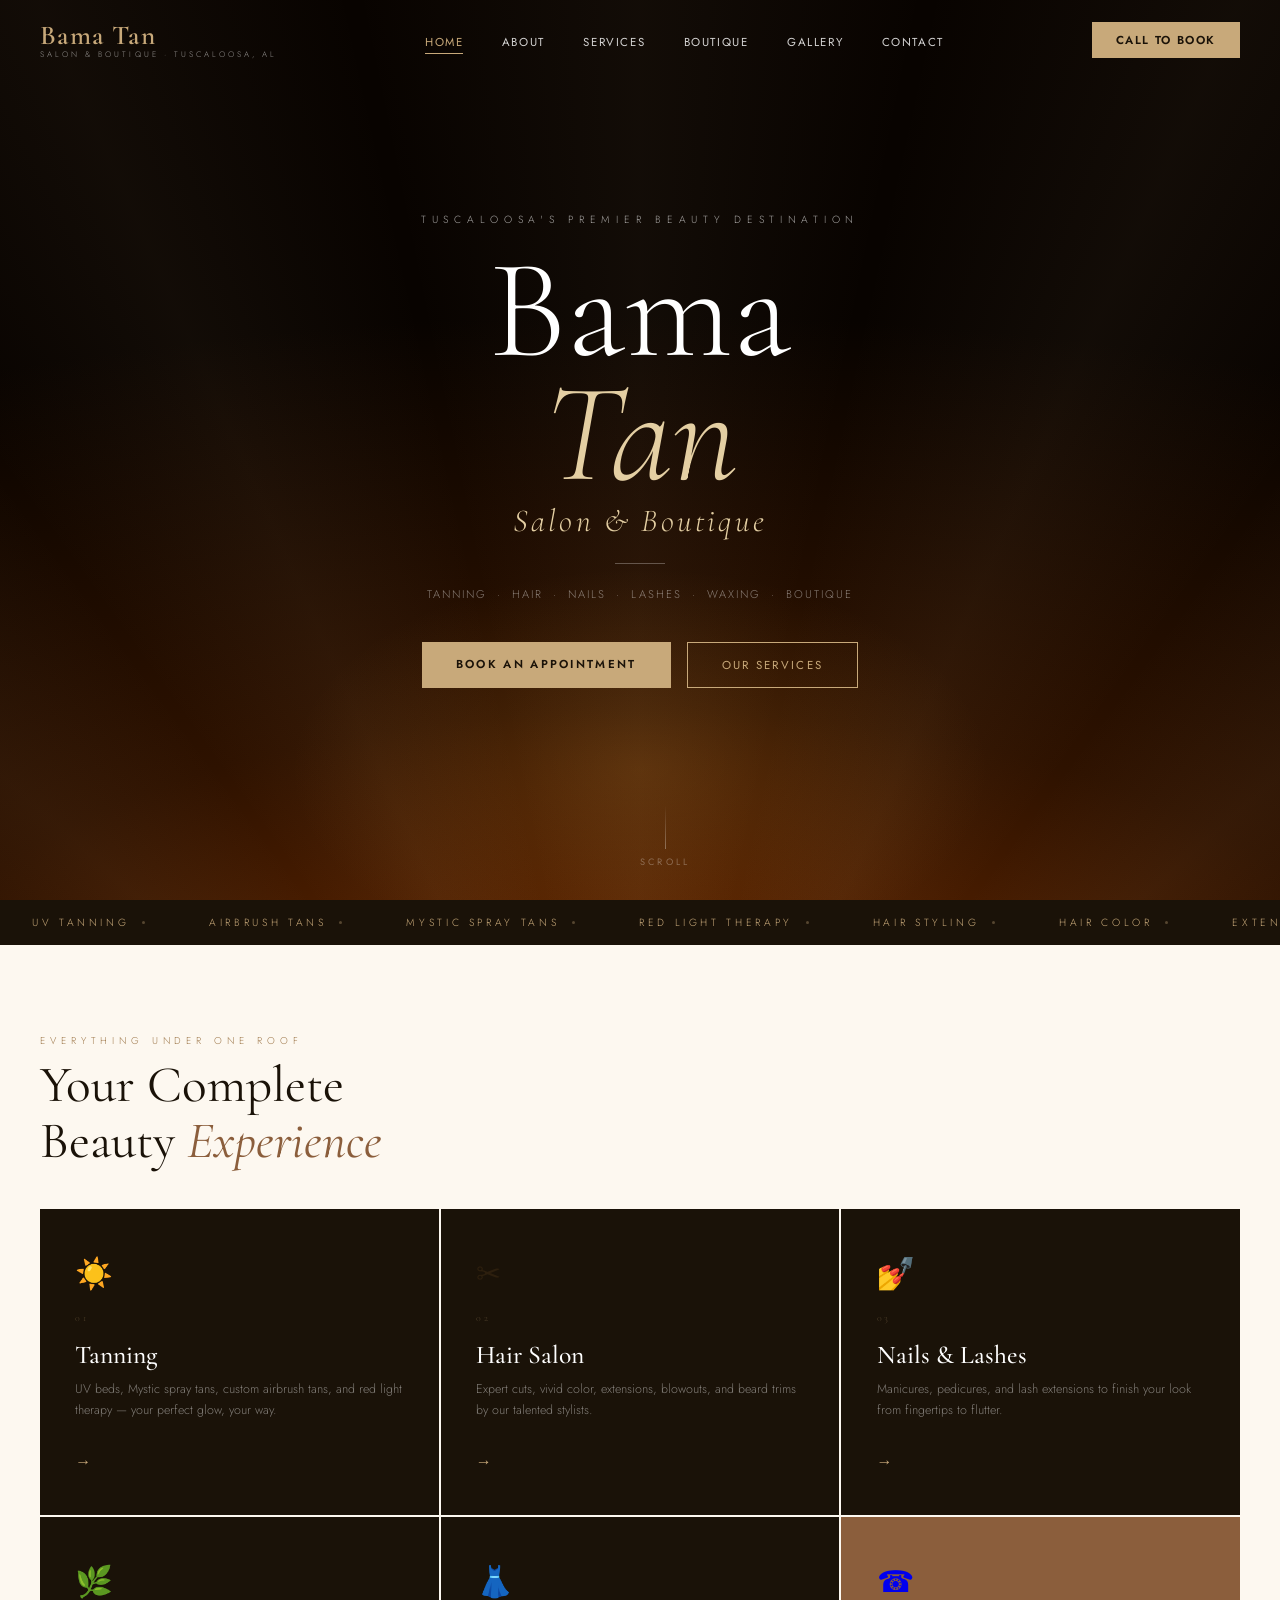
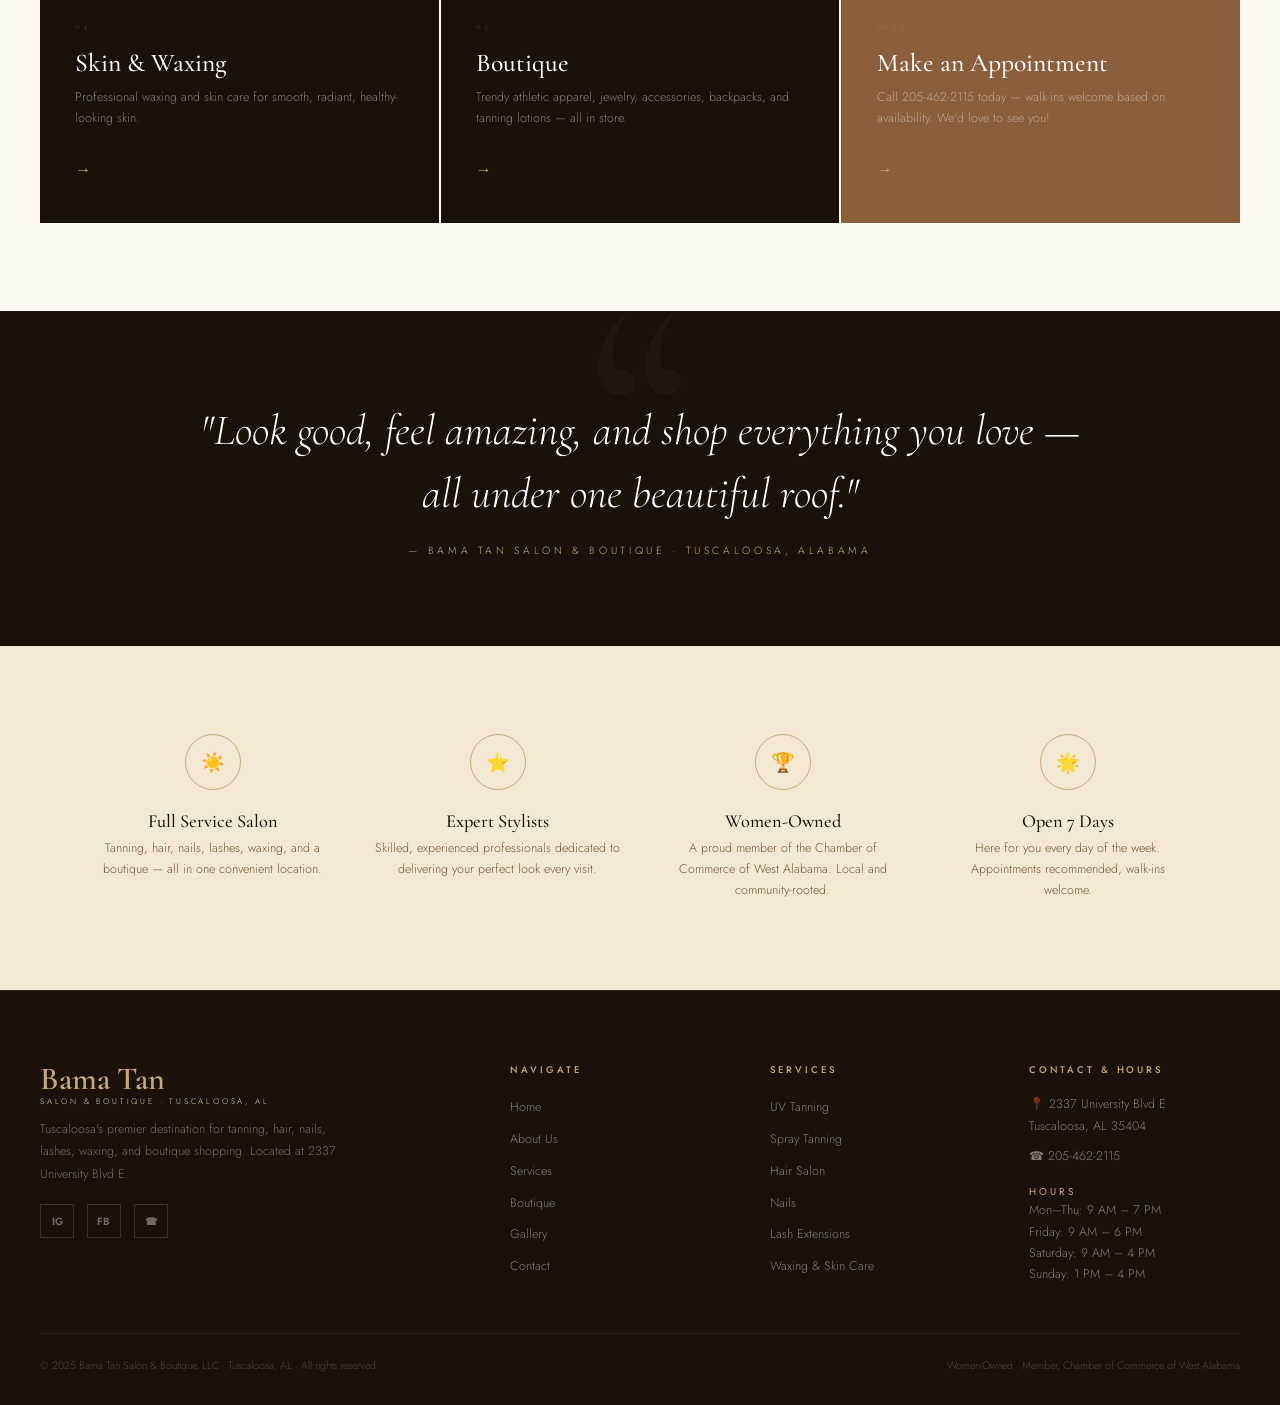
==== index.html @ 6cb53df9 "Add files via upload" ====
<!DOCTYPE html>
<html lang="en">
<head>
<meta charset="UTF-8">
<meta name="viewport" content="width=device-width, initial-scale=1.0">
<meta name="description" content="Bama Tan Salon & Boutique — Tuscaloosa's premier destination for UV tanning, spray tanning, hair, nails, lashes, waxing, and boutique shopping. Located at 2337 University Blvd E.">
<title>Bama Tan Salon & Boutique | Tuscaloosa, AL</title>
<link rel="preconnect" href="https://fonts.googleapis.com">
<link rel="preconnect" href="https://fonts.gstatic.com" crossorigin>
<link href="https://fonts.googleapis.com/css2?family=Cormorant+Garamond:ital,wght@0,300;0,400;0,500;0,600;1,300;1,400;1,500&family=Jost:wght@200;300;400;500;600&display=swap" rel="stylesheet">
<style>
:root{--gold:#C8A97A;--gold-dk:#A07B4F;--gold-lt:#E4CFA3;--bronze:#8B5E3C;--cream:#FDF8F0;--cream-dk:#F2E8D4;--dark:#1A1208;--text:#2D1F0E;--text-lt:#7A5A3A;--nh:80px;}
*,*::before,*::after{margin:0;padding:0;box-sizing:border-box;}
html{scroll-behavior:smooth;}
body{font-family:'Jost',sans-serif;background:var(--cream);color:var(--text);overflow-x:hidden;}

/* NAV */
#navbar{position:fixed;top:0;left:0;right:0;z-index:1000;height:var(--nh);padding:0 2.5rem;display:flex;align-items:center;justify-content:space-between;transition:background .35s,box-shadow .35s;background:transparent;}
#navbar.scrolled{background:rgba(26,18,8,.97);backdrop-filter:blur(12px);box-shadow:0 2px 28px rgba(0,0,0,.4);}
.logo{cursor:pointer;text-decoration:none;line-height:1;}
.logo-n{font-family:'Cormorant Garamond',serif;font-size:1.7rem;font-weight:600;color:var(--gold);letter-spacing:.05em;}
.logo-s{font-size:.5rem;font-weight:300;letter-spacing:.38em;text-transform:uppercase;color:var(--gold-lt);display:block;}
.nav-ul{display:flex;gap:2.4rem;list-style:none;}
.nav-ul a{font-size:.72rem;font-weight:400;letter-spacing:.14em;text-transform:uppercase;color:rgba(255,255,255,.82);text-decoration:none;cursor:pointer;transition:color .2s;position:relative;padding-bottom:4px;}
.nav-ul a::after{content:'';position:absolute;bottom:0;left:0;width:0;height:1px;background:var(--gold);transition:width .3s;}
.nav-ul a:hover,.nav-ul a.act{color:var(--gold);}
.nav-ul a:hover::after,.nav-ul a.act::after{width:100%;}
.nav-cta{font-size:.72rem;font-weight:600;letter-spacing:.14em;text-transform:uppercase;color:var(--dark);background:var(--gold);padding:10px 24px;text-decoration:none;transition:background .2s,transform .2s;}
.nav-cta:hover{background:var(--gold-lt);transform:translateY(-1px);}
.burger{display:none;flex-direction:column;gap:5px;cursor:pointer;padding:5px;}
.burger span{display:block;width:24px;height:2px;background:var(--gold);transition:all .3s;}
#mmenu{position:fixed;inset:0;background:var(--dark);z-index:998;display:flex;flex-direction:column;align-items:center;justify-content:center;gap:2.2rem;transform:translateX(100%);transition:transform .35s ease;}
#mmenu.open{transform:translateX(0);}
#mmenu a{font-family:'Cormorant Garamond',serif;font-size:2.3rem;font-weight:300;color:#fff;text-decoration:none;cursor:pointer;transition:color .2s;}
#mmenu a:hover{color:var(--gold);}
.mc{position:absolute;top:1.5rem;right:1.5rem;font-size:1.5rem;color:var(--gold);background:none;border:none;cursor:pointer;z-index:10;}

/* PAGE SYSTEM */
.page{display:none;}
.page.active{display:block;animation:pgIn .45s ease both;}
@keyframes pgIn{from{opacity:0;transform:translateY(14px);}to{opacity:1;transform:translateY(0);}}

/* BUTTONS */
.btn-g{display:inline-block;font-size:.72rem;font-weight:600;letter-spacing:.2em;text-transform:uppercase;color:var(--dark);background:var(--gold);padding:14px 34px;text-decoration:none;cursor:pointer;border:none;transition:background .25s,transform .25s;}
.btn-g:hover{background:var(--gold-lt);transform:translateY(-2px);}
.btn-o{display:inline-block;font-size:.72rem;font-weight:400;letter-spacing:.2em;text-transform:uppercase;color:var(--gold);background:transparent;border:1px solid var(--gold);padding:14px 34px;text-decoration:none;cursor:pointer;transition:background .25s,transform .25s;}
.btn-o:hover{background:rgba(200,169,122,.1);transform:translateY(-2px);}

/* SHARED */
.ey{font-size:.62rem;font-weight:300;letter-spacing:.5em;text-transform:uppercase;color:var(--gold-dk);margin-bottom:.65rem;}
.st{font-family:'Cormorant Garamond',serif;font-size:clamp(2rem,4vw,3.2rem);font-weight:400;line-height:1.08;color:var(--dark);margin-bottom:.9rem;}
.st em{font-style:italic;color:var(--bronze);}
.sb{font-size:.9rem;font-weight:300;line-height:1.85;color:var(--text-lt);max-width:600px;}
.ph{position:relative;display:flex;align-items:center;justify-content:center;text-align:center;overflow:hidden;}
.ph::before{content:'';position:absolute;inset:0;background:repeating-conic-gradient(from 0deg at 50% 100%,rgba(200,169,122,.04) 0deg,transparent 10deg,rgba(200,169,122,.04) 20deg);}
.ph-c{position:relative;z-index:1;padding:0 2rem;}
.ph-e{font-size:.62rem;font-weight:300;letter-spacing:.5em;text-transform:uppercase;color:var(--gold);margin-bottom:.9rem;}
.ph-t{font-family:'Cormorant Garamond',serif;font-size:clamp(2.5rem,6vw,5rem);font-weight:300;color:#fff;line-height:1;}
.ph-t em{font-style:italic;color:var(--gold);}
.nb{background:var(--dark);padding:1.3rem 1.8rem;border-left:3px solid var(--gold);margin-top:1.3rem;}
.nb p{font-size:.78rem;font-weight:300;line-height:1.7;color:rgba(255,255,255,.65);}
.nb strong{color:var(--gold);}
.sr{display:flex;gap:.8rem;flex-wrap:wrap;}
.sb2{display:flex;align-items:center;gap:.4rem;font-size:.7rem;font-weight:600;letter-spacing:.1em;text-transform:uppercase;color:var(--dark);background:var(--gold);padding:9px 20px;text-decoration:none;transition:background .2s;}
.sb2:hover{background:var(--gold-lt);}
.sb2o{background:transparent;color:var(--gold);border:1px solid var(--gold);}
.sb2o:hover{background:rgba(200,169,122,.1);}

/* HOME HERO */
.hero{height:100vh;min-height:680px;background:radial-gradient(ellipse 130% 80% at 50% 115%,#6B2A00 0%,#2E1200 45%,#080300 100%);display:flex;align-items:center;justify-content:center;text-align:center;position:relative;overflow:hidden;}
.h-rays{position:absolute;inset:-50%;background:repeating-conic-gradient(from 0deg at 50% 100%,rgba(200,169,122,.055) 0deg,transparent 12deg,rgba(200,169,122,.055) 24deg);animation:rayspin 80s linear infinite;}
@keyframes rayspin{to{transform:rotate(360deg);}}
.h-glow{position:absolute;bottom:-8%;left:50%;transform:translateX(-50%);width:55%;height:45%;background:radial-gradient(ellipse at center,rgba(200,130,40,.22) 0%,transparent 70%);pointer-events:none;}
.h-c{position:relative;z-index:2;padding:0 1.5rem;}
.h-ey{font-size:.65rem;font-weight:300;letter-spacing:.55em;text-transform:uppercase;color:var(--gold);margin-bottom:1.4rem;animation:fu 1s .3s both;}
.h-t{font-family:'Cormorant Garamond',serif;font-size:clamp(4.5rem,11vw,9rem);font-weight:300;line-height:.88;color:#fff;margin-bottom:.25rem;animation:fu 1s .5s both;}
.h-t em{font-style:italic;color:var(--gold);}
.h-s{font-family:'Cormorant Garamond',serif;font-size:clamp(1.1rem,2.5vw,2rem);font-weight:300;font-style:italic;color:var(--gold-lt);letter-spacing:.1em;animation:fu 1s .65s both;}
.h-rule{width:50px;height:1px;background:var(--gold);margin:1.4rem auto;animation:fu 1s .75s both;}
.h-svcs{font-size:.7rem;font-weight:300;letter-spacing:.18em;text-transform:uppercase;color:rgba(255,255,255,.5);margin-bottom:2.5rem;animation:fu 1s .85s both;}
.h-btns{display:flex;gap:1rem;justify-content:center;flex-wrap:wrap;animation:fu 1s 1s both;}
@keyframes fu{from{opacity:0;transform:translateY(22px);}to{opacity:1;transform:translateY(0);}}
.h-scroll{position:absolute;bottom:2rem;left:50%;transform:translateX(-50%);display:flex;flex-direction:column;align-items:center;gap:6px;color:rgba(255,255,255,.3);font-size:.58rem;letter-spacing:.35em;text-transform:uppercase;animation:fu 1s 1.3s both;}
.h-scroll-ln{width:1px;height:44px;background:linear-gradient(to bottom,transparent,var(--gold));animation:pl 2.2s ease infinite;}
@keyframes pl{0%,100%{opacity:.3;}50%{opacity:1;}}

/* TICKER */
.ticker{background:var(--dark);padding:15px 0;overflow:hidden;}
.tk{display:flex;width:max-content;animation:tk 28s linear infinite;}
@keyframes tk{from{transform:translateX(0);}to{transform:translateX(-50%);}}
.ti{display:flex;align-items:center;gap:.8rem;flex-shrink:0;padding:0 2rem;font-size:.65rem;font-weight:300;letter-spacing:.35em;text-transform:uppercase;color:var(--gold);white-space:nowrap;}
.tdot{width:3px;height:3px;border-radius:50%;background:rgba(200,169,122,.35);}

/* HOME SERVICE CARDS */
.sg{display:grid;grid-template-columns:repeat(3,1fr);gap:2px;}
.sc{background:var(--dark);padding:2.6rem 2.2rem;position:relative;overflow:hidden;cursor:pointer;text-decoration:none;display:block;}
.sc::after{content:'';position:absolute;inset:0;background:var(--gold);transform:scaleX(0);transform-origin:left;transition:transform .4s ease;z-index:0;}
.sc:hover::after{transform:scaleX(1);}
.sc-i{position:relative;z-index:1;}
.sc-n{font-family:'Cormorant Garamond',serif;font-size:.62rem;font-weight:300;letter-spacing:.3em;color:rgba(200,169,122,.3);margin-bottom:.9rem;transition:color .3s;}
.sc-ico{font-size:1.9rem;margin-bottom:1.1rem;display:block;transition:transform .3s;}
.sc:hover .sc-ico{transform:scale(1.08);}
.sc:hover .sc-n{color:rgba(26,18,8,.38);}
.sc-title{font-family:'Cormorant Garamond',serif;font-size:1.6rem;font-weight:500;color:#fff;margin-bottom:.6rem;transition:color .3s;}
.sc:hover .sc-title{color:var(--dark);}
.sc-desc{font-size:.78rem;font-weight:300;line-height:1.7;color:rgba(255,255,255,.45);transition:color .3s;}
.sc:hover .sc-desc{color:rgba(26,18,8,.6);}
.sc-arr{display:block;margin-top:1.8rem;font-size:1rem;color:var(--gold);transition:color .3s,transform .3s;}
.sc:hover .sc-arr{color:var(--dark);transform:translate(5px,-3px);}

/* QUOTE */
.qband{background:var(--dark);padding:5.5rem 2rem;text-align:center;position:relative;overflow:hidden;}
.qband::before{content:'\201C';position:absolute;top:-3.5rem;left:50%;transform:translateX(-50%);font-family:'Cormorant Garamond',serif;font-size:20rem;color:rgba(200,169,122,.04);pointer-events:none;line-height:1;}
.qt{font-family:'Cormorant Garamond',serif;font-size:clamp(1.5rem,3.5vw,2.7rem);font-weight:300;font-style:italic;color:#fff;max-width:880px;margin:0 auto 1.2rem;line-height:1.45;position:relative;}
.qa{font-size:.65rem;font-weight:300;letter-spacing:.35em;text-transform:uppercase;color:var(--gold);}

/* FEATURES */
.feats{background:var(--cream-dk);padding:5.5rem 2rem;}
.fgrid{max-width:1100px;margin:0 auto;display:grid;grid-template-columns:repeat(4,1fr);gap:2.5rem;}
.fi{text-align:center;}
.fi-ico{width:56px;height:56px;border:1px solid var(--gold);border-radius:50%;margin:0 auto 1.2rem;display:flex;align-items:center;justify-content:center;font-size:1.2rem;}
.fi-t{font-family:'Cormorant Garamond',serif;font-size:1.15rem;font-weight:500;color:var(--dark);margin-bottom:.4rem;}
.fi-d{font-size:.78rem;font-weight:300;line-height:1.7;color:var(--text-lt);}

/* ABOUT */
.aph{background:linear-gradient(135deg,#0E0500 0%,#3D1F00 50%,#180900 100%);height:50vh;min-height:340px;padding-top:var(--nh);}
.ssplit{display:grid;grid-template-columns:1fr 1fr;min-height:480px;}
.simg{background:linear-gradient(150deg,#3D1F00,#8B5E3C 50%,#C8A97A);position:relative;}
.simg-ov{position:absolute;inset:0;background:linear-gradient(to top,rgba(10,5,0,.72) 0%,transparent 50%);}
.sstat{position:absolute;bottom:2rem;left:2.5rem;}
.sstat-n{font-family:'Cormorant Garamond',serif;font-size:5rem;font-weight:300;color:#fff;line-height:1;}
.sstat-l{font-size:.62rem;font-weight:300;letter-spacing:.3em;text-transform:uppercase;color:var(--gold-lt);}
.stxt{padding:4.5rem 3.5rem;background:var(--cream);}
.stxt p{font-size:.9rem;font-weight:300;line-height:1.9;color:var(--text-lt);margin-bottom:1.3rem;}
.stxt p strong{color:var(--bronze);font-weight:500;}
.vband{background:var(--dark);padding:5.5rem 2rem;}
.vin{max-width:1100px;margin:0 auto;display:grid;grid-template-columns:1fr 1.8fr;gap:5rem;align-items:start;}
.vlist{display:flex;flex-direction:column;gap:2.2rem;}
.vit{border-left:1px solid var(--gold-dk);padding-left:1.5rem;}
.vit-t{font-family:'Cormorant Garamond',serif;font-size:1.25rem;font-weight:500;color:var(--gold-lt);margin-bottom:.35rem;}
.vit-d{font-size:.8rem;font-weight:300;line-height:1.75;color:rgba(255,255,255,.45);}
.team-sec{padding:5.5rem 2rem;background:var(--cream-dk);}
.tgrid{max-width:860px;margin:3rem auto 0;display:grid;grid-template-columns:repeat(3,1fr);gap:2.2rem;}
.tc{text-align:center;}
.tav{width:130px;height:130px;border-radius:50%;background:linear-gradient(135deg,var(--bronze),var(--gold));margin:0 auto 1rem;display:flex;align-items:center;justify-content:center;font-family:'Cormorant Garamond',serif;font-size:2.2rem;color:#fff;font-weight:400;}
.tname{font-family:'Cormorant Garamond',serif;font-size:1.25rem;font-weight:500;color:var(--dark);margin-bottom:.25rem;}
.trole{font-size:.65rem;font-weight:300;letter-spacing:.2em;text-transform:uppercase;color:var(--gold-dk);}

/* SERVICES */
.sph{background:linear-gradient(135deg,#0C0400 0%,#3A1C00 45%,#180900 100%);height:50vh;min-height:340px;padding-top:var(--nh);}
.svpg{padding:5rem 2rem;}
.svpg-in{max-width:1080px;margin:0 auto;}
.scat{margin-bottom:4.5rem;}
.scat-h{display:flex;align-items:center;gap:1.5rem;padding-bottom:1.3rem;border-bottom:1px solid var(--cream-dk);margin-bottom:2rem;}
.scat-ico{width:50px;height:50px;background:var(--dark);border-radius:50%;display:flex;align-items:center;justify-content:center;font-size:1.25rem;flex-shrink:0;}
.scat-n{font-family:'Cormorant Garamond',serif;font-size:1.9rem;font-weight:400;color:var(--dark);}
.scat-s{font-size:.75rem;font-weight:300;color:var(--text-lt);letter-spacing:.05em;}
.slist{display:grid;grid-template-columns:repeat(2,1fr);gap:1px;background:var(--cream-dk);}
.srow{background:var(--cream);padding:1.3rem 1.8rem;display:flex;justify-content:space-between;align-items:flex-start;gap:1rem;transition:background .2s;}
.srow:hover{background:rgba(200,169,122,.07);}
.srow-n{font-family:'Cormorant Garamond',serif;font-size:1.05rem;font-weight:500;color:var(--dark);margin-bottom:.2rem;}
.srow-d{font-size:.73rem;font-weight:300;color:var(--text-lt);line-height:1.5;}
.srow-p{font-family:'Cormorant Garamond',serif;font-size:.95rem;color:var(--bronze);white-space:nowrap;flex-shrink:0;margin-top:.15rem;}

/* BOUTIQUE */
.bph{background:linear-gradient(135deg,#120700 0%,#4A2000 50%,#160800 100%);height:50vh;min-height:340px;padding-top:var(--nh);}
.pgrid{max-width:1200px;margin:4rem auto 0;display:grid;grid-template-columns:repeat(3,1fr);gap:1.5rem;padding:0 2rem;}
.pc{background:#fff;border:1px solid var(--cream-dk);overflow:hidden;transition:transform .3s,box-shadow .3s;}
.pc:hover{transform:translateY(-5px);box-shadow:0 20px 50px rgba(26,18,8,.1);}
.pimg{height:190px;display:flex;align-items:center;justify-content:center;position:relative;}
.pimg-i{font-size:2.8rem;opacity:.75;}
.pbadge{position:absolute;top:.9rem;right:.9rem;background:var(--gold);color:var(--dark);font-size:.58rem;font-weight:600;letter-spacing:.08em;text-transform:uppercase;padding:3px 9px;}
.pinfo{padding:1.3rem 1.5rem;}
.pcat{font-size:.6rem;font-weight:300;letter-spacing:.3em;text-transform:uppercase;color:var(--gold-dk);margin-bottom:.3rem;}
.pname{font-family:'Cormorant Garamond',serif;font-size:1.15rem;font-weight:500;color:var(--dark);margin-bottom:.4rem;}
.pdesc{font-size:.75rem;font-weight:300;line-height:1.6;color:var(--text-lt);}
.bcta{max-width:780px;margin:4rem auto;padding:3rem 2.5rem;background:var(--dark);text-align:center;}
.bcta-t{font-family:'Cormorant Garamond',serif;font-size:1.7rem;font-weight:300;font-style:italic;color:var(--gold-lt);margin-bottom:.8rem;}
.bcta-x{font-size:.82rem;font-weight:300;line-height:1.8;color:rgba(255,255,255,.55);margin-bottom:1.5rem;}

/* GALLERY */
.gph{background:linear-gradient(135deg,#0C0400 0%,#3A1800 45%,#180900 100%);height:50vh;min-height:340px;padding-top:var(--nh);}
.ggrid{max-width:1200px;margin:0 auto 3rem;padding:0 2rem;display:grid;grid-template-columns:repeat(4,1fr);grid-auto-rows:220px;gap:4px;}
.gi{position:relative;overflow:hidden;cursor:pointer;}
.gi:nth-child(1){grid-row:span 2;}
.gi:nth-child(5){grid-column:span 2;}
.gbg{position:absolute;inset:0;transition:transform .5s ease;}
.gi:hover .gbg{transform:scale(1.06);}
.gov{position:absolute;inset:0;background:rgba(10,5,0,0);transition:background .3s;display:flex;align-items:flex-end;padding:1rem;}
.gi:hover .gov{background:rgba(10,5,0,.52);}
.glab{font-family:'Cormorant Garamond',serif;font-size:1rem;font-style:italic;color:#fff;opacity:0;transition:opacity .3s,transform .3s;transform:translateY(5px);}
.gi:hover .glab{opacity:1;transform:translateY(0);}
.gsoc{text-align:center;padding:2rem 2rem 5rem;}
.gsoc-t{font-family:'Cormorant Garamond',serif;font-size:1.3rem;font-weight:300;font-style:italic;color:var(--text-lt);margin-bottom:1rem;}

/* CONTACT */
.cph{background:linear-gradient(135deg,#0C0400 0%,#2E1400 45%,#120700 100%);height:50vh;min-height:340px;padding-top:var(--nh);}
.mapw{height:300px;overflow:hidden;position:relative;}
.mapw iframe{width:100%;height:100%;border:none;filter:grayscale(20%) sepia(15%);}
.cbody{padding:5rem 2rem;}
.cin{max-width:1080px;margin:0 auto;display:grid;grid-template-columns:1fr 1.15fr;gap:4rem;}
.ib{margin-bottom:2.2rem;}
.ib-l{font-size:.6rem;font-weight:400;letter-spacing:.42em;text-transform:uppercase;color:var(--gold-dk);margin-bottom:.6rem;}
.ib-v{font-family:'Cormorant Garamond',serif;font-size:1.1rem;font-weight:400;color:var(--dark);line-height:1.55;}
.ib-v a{color:var(--dark);text-decoration:none;transition:color .2s;}
.ib-v a:hover{color:var(--bronze);}
table.hours{width:100%;border-collapse:collapse;}
table.hours tr{border-bottom:1px solid var(--cream-dk);}
table.hours td{padding:.55rem 0;font-size:.82rem;font-weight:300;color:var(--text);}
table.hours td:first-child{color:var(--text-lt);}
table.hours td:last-child{text-align:right;font-weight:400;}
table.hours tr.today td{color:var(--bronze);font-weight:500;}
.cfw{background:var(--dark);padding:2.8rem;}
.ft{font-family:'Cormorant Garamond',serif;font-size:1.75rem;font-weight:300;color:#fff;margin-bottom:.4rem;}
.fsub{font-size:.78rem;font-weight:300;color:rgba(255,255,255,.4);margin-bottom:1.8rem;}
.fg{margin-bottom:1.1rem;}
.fl{display:block;font-size:.6rem;font-weight:400;letter-spacing:.3em;text-transform:uppercase;color:var(--gold);margin-bottom:.45rem;}
.fin{width:100%;padding:11px 14px;background:rgba(255,255,255,.05);border:1px solid rgba(200,169,122,.2);color:#fff;font-family:'Jost',sans-serif;font-size:.83rem;font-weight:300;outline:none;transition:border-color .2s;}
.fin:focus{border-color:var(--gold);}
.fin::placeholder{color:rgba(255,255,255,.18);}
textarea.fin{resize:vertical;min-height:95px;}
select.fin option{background:#1A1208;}
.fbtn{width:100%;padding:13px;background:var(--gold);color:var(--dark);border:none;font-family:'Jost',sans-serif;font-weight:600;font-size:.72rem;letter-spacing:.2em;text-transform:uppercase;cursor:pointer;margin-top:.4rem;transition:background .2s;}
.fbtn:hover{background:var(--gold-lt);}
.fok{display:none;margin-top:.8rem;text-align:center;font-size:.78rem;color:var(--gold);}

/* FOOTER */
footer{background:var(--dark);padding:4.5rem 2.5rem 2rem;border-top:1px solid rgba(200,169,122,.12);}
.fin2{max-width:1200px;margin:0 auto;}
.ftop{display:grid;grid-template-columns:2fr 1fr 1fr 1fr;gap:3rem;margin-bottom:3rem;}
.fbd{font-size:.78rem;font-weight:300;line-height:1.8;color:rgba(255,255,255,.38);margin-top:.7rem;max-width:300px;}
.fsoc{display:flex;gap:.8rem;margin-top:1.2rem;}
.fsoc a{width:34px;height:34px;border:1px solid rgba(200,169,122,.2);display:flex;align-items:center;justify-content:center;color:rgba(255,255,255,.38);font-size:.65rem;font-weight:600;text-decoration:none;transition:all .2s;}
.fsoc a:hover{border-color:var(--gold);color:var(--gold);}
.fct{font-size:.6rem;font-weight:500;letter-spacing:.3em;text-transform:uppercase;color:var(--gold);margin-bottom:1.1rem;}
.fll{list-style:none;display:flex;flex-direction:column;gap:.55rem;}
.fll a{font-size:.78rem;font-weight:300;color:rgba(255,255,255,.45);text-decoration:none;cursor:pointer;transition:color .2s;}
.fll a:hover{color:var(--gold);}
.finf{font-size:.78rem;font-weight:300;color:rgba(255,255,255,.45);line-height:1.7;}
.finf a{color:rgba(255,255,255,.45);text-decoration:none;transition:color .2s;}
.finf a:hover{color:var(--gold);}
.fbot{border-top:1px solid rgba(200,169,122,.09);padding-top:1.5rem;display:flex;justify-content:space-between;flex-wrap:wrap;gap:.5rem;}
.fcp{font-size:.67rem;font-weight:300;color:rgba(255,255,255,.22);}

/* RESPONSIVE */
@media(max-width:920px){
.nav-ul,.nav-cta{display:none;}
.burger{display:flex;}
.sg{grid-template-columns:1fr;}
.fgrid{grid-template-columns:repeat(2,1fr);}
.ssplit{grid-template-columns:1fr;}
.vin{grid-template-columns:1fr;gap:2.5rem;}
.tgrid{grid-template-columns:repeat(2,1fr);max-width:480px;}
.slist{grid-template-columns:1fr;}
.pgrid{grid-template-columns:repeat(2,1fr);}
.ggrid{grid-template-columns:repeat(2,1fr);}
.gi:nth-child(1){grid-row:span 1;}
.gi:nth-child(5){grid-column:span 1;}
.cin{grid-template-columns:1fr;}
.ftop{grid-template-columns:1fr 1fr;}
}
@media(max-width:600px){
.fgrid{grid-template-columns:1fr;}
.pgrid{grid-template-columns:1fr;}
.ggrid{grid-template-columns:1fr;grid-auto-rows:200px;}
.ftop{grid-template-columns:1fr;}
.h-btns{flex-direction:column;align-items:center;}
.fbot{flex-direction:column;}
.stxt{padding:2.5rem 1.5rem;}
#navbar{padding:0 1.3rem;}
}

.pimg img{position:absolute;inset:0;width:100%;height:100%;object-fit:cover;object-position:center;}
.pimg{background:#fff;}
.simg img{position:absolute;inset:0;width:100%;height:100%;object-fit:cover;object-position:center 38%;}
.gi img{position:absolute;inset:0;width:100%;height:100%;object-fit:cover;transition:transform .5s ease;}
.gi:hover img{transform:scale(1.06);}
.tanphoto{margin:2rem 0 0;height:300px;overflow:hidden;position:relative;border-radius:2px;}
.tanphoto img{width:100%;height:100%;object-fit:cover;object-position:center 60%;}

/* ── UA CONTRAST OVERRIDES ──────────────────────────────────────────────────
   On the deep-crimson hero and page heroes the gold variable now resolves to
   #C8A97A — same hue as the background. Override those specific elements to
   white / light-blush so they read clearly.                                  */

/* Hero eyebrow + divider + scroll line */
.h-ey{color:rgba(255,255,255,.62);}
.h-rule{background:rgba(255,255,255,.28);}
.h-scroll-ln{background:linear-gradient(to bottom,transparent,rgba(255,255,255,.32));}

/* Hero title — keep "Bama" white, render italic "Tan" in blush so it pops */
.h-t em{color:#E4CFA3;}

/* Hero subtitle "Salon & Boutique" */
.h-s{color:#E4CFA3;}

/* Hero service list dots */
.h-svcs{color:rgba(255,255,255,.45);}

/* Page hero eyebrows ("Our Story", "What We Offer", etc.) */
.ph-e{color:rgba(255,255,255,.62);}

/* Page hero italic em on page titles */
.ph-t em{color:#E4CFA3;}

/* Section eyebrows on LIGHT backgrounds — keep as UA crimson (looks great) */
/* .ey is already var(--gold-dk) = #A07B4F on cream — no change needed       */

/* Nav logo tagline under "Bama Tan" */
.logo-s{color:rgba(255,255,255,.55);}

/* Feature icon rings — use white on cream so they don't disappear */
.fi-ico{border-color:var(--gold);}

/* Hours "Today" badge stays readable */
table.hours tr.today td{color:#C8A97A;}

/* Contact form border accent */
.contact-form-wrap,.cfw{border-top:3px solid var(--gold);}
</style>
</head>
<body>

<!-- NAV -->
<nav id="navbar">
  <a class="logo" onclick="go('home')">
    <span class="logo-n">Bama Tan</span>
    <span class="logo-s">Salon &amp; Boutique &middot; Tuscaloosa, AL</span>
  </a>
  <ul class="nav-ul">
    <li><a data-p="home" onclick="go('home')" class="act">Home</a></li>
    <li><a data-p="about" onclick="go('about')">About</a></li>
    <li><a data-p="services" onclick="go('services')">Services</a></li>
    <li><a data-p="boutique" onclick="go('boutique')">Boutique</a></li>
    <li><a data-p="gallery" onclick="go('gallery')">Gallery</a></li>
    <li><a data-p="contact" onclick="go('contact')">Contact</a></li>
  </ul>
  <a href="tel:2054622115" class="nav-cta">Call to Book</a>
  <div class="burger" onclick="mob()"><span></span><span></span><span></span></div>
</nav>

<div id="mmenu">
  <button class="mc" onclick="mob()">&#10005;</button>
  <a onclick="go('home');mob()">Home</a>
  <a onclick="go('about');mob()">About</a>
  <a onclick="go('services');mob()">Services</a>
  <a onclick="go('boutique');mob()">Boutique</a>
  <a onclick="go('gallery');mob()">Gallery</a>
  <a onclick="go('contact');mob()">Contact</a>
  <a href="tel:2054622115" style="color:var(--gold);font-size:1.4rem;">&#9742; 205-462-2115</a>
</div>

<!-- ===== HOME ===== -->
<div id="page-home" class="page active">
  <section class="hero">
    <div class="h-rays"></div>
    <div class="h-glow"></div>
    <div class="h-c">
      <p class="h-ey">Tuscaloosa's Premier Beauty Destination</p>
      <h1 class="h-t">Bama<br><em>Tan</em></h1>
      <p class="h-s">Salon &amp; Boutique</p>
      <div class="h-rule"></div>
      <p class="h-svcs">Tanning &nbsp;&middot;&nbsp; Hair &nbsp;&middot;&nbsp; Nails &nbsp;&middot;&nbsp; Lashes &nbsp;&middot;&nbsp; Waxing &nbsp;&middot;&nbsp; Boutique</p>
      <div class="h-btns">
        <a href="tel:2054622115" class="btn-g">Book an Appointment</a>
        <a onclick="go('services')" class="btn-o">Our Services</a>
      </div>
    </div>
    <div class="h-scroll"><div class="h-scroll-ln"></div><span>Scroll</span></div>
  </section>

  <div class="ticker">
    <div class="tk">
      <span class="ti">UV Tanning<span class="tdot"></span></span>
      <span class="ti">Airbrush Tans<span class="tdot"></span></span>
      <span class="ti">Mystic Spray Tans<span class="tdot"></span></span>
      <span class="ti">Red Light Therapy<span class="tdot"></span></span>
      <span class="ti">Hair Styling<span class="tdot"></span></span>
      <span class="ti">Hair Color<span class="tdot"></span></span>
      <span class="ti">Extensions<span class="tdot"></span></span>
      <span class="ti">Nails<span class="tdot"></span></span>
      <span class="ti">Lash Extensions<span class="tdot"></span></span>
      <span class="ti">Waxing<span class="tdot"></span></span>
      <span class="ti">Boutique Shopping<span class="tdot"></span></span>
      <span class="ti">UV Tanning<span class="tdot"></span></span>
      <span class="ti">Airbrush Tans<span class="tdot"></span></span>
      <span class="ti">Mystic Spray Tans<span class="tdot"></span></span>
      <span class="ti">Red Light Therapy<span class="tdot"></span></span>
      <span class="ti">Hair Styling<span class="tdot"></span></span>
      <span class="ti">Hair Color<span class="tdot"></span></span>
      <span class="ti">Extensions<span class="tdot"></span></span>
      <span class="ti">Nails<span class="tdot"></span></span>
      <span class="ti">Lash Extensions<span class="tdot"></span></span>
      <span class="ti">Waxing<span class="tdot"></span></span>
      <span class="ti">Boutique Shopping<span class="tdot"></span></span>
    </div>
  </div>

  <section style="padding:5.5rem 2rem;background:var(--cream);">
    <div style="max-width:1200px;margin:0 auto;">
      <p class="ey">Everything Under One Roof</p>
      <h2 class="st" style="margin-bottom:2.5rem;">Your Complete<br>Beauty <em>Experience</em></h2>
      <div class="sg">
        <a class="sc" onclick="go('services')"><div class="sc-i"><span class="sc-ico">&#9728;&#65039;</span><p class="sc-n">01</p><h3 class="sc-title">Tanning</h3><p class="sc-desc">UV beds, Mystic spray tans, custom airbrush tans, and red light therapy &mdash; your perfect glow, your way.</p><span class="sc-arr">&rarr;</span></div></a>
        <a class="sc" onclick="go('services')"><div class="sc-i"><span class="sc-ico">&#9986;</span><p class="sc-n">02</p><h3 class="sc-title">Hair Salon</h3><p class="sc-desc">Expert cuts, vivid color, extensions, blowouts, and beard trims by our talented stylists.</p><span class="sc-arr">&rarr;</span></div></a>
        <a class="sc" onclick="go('services')"><div class="sc-i"><span class="sc-ico">&#128133;</span><p class="sc-n">03</p><h3 class="sc-title">Nails &amp; Lashes</h3><p class="sc-desc">Manicures, pedicures, and lash extensions to finish your look from fingertips to flutter.</p><span class="sc-arr">&rarr;</span></div></a>
        <a class="sc" onclick="go('services')"><div class="sc-i"><span class="sc-ico">&#127807;</span><p class="sc-n">04</p><h3 class="sc-title">Skin &amp; Waxing</h3><p class="sc-desc">Professional waxing and skin care for smooth, radiant, healthy-looking skin.</p><span class="sc-arr">&rarr;</span></div></a>
        <a class="sc" onclick="go('boutique')"><div class="sc-i"><span class="sc-ico">&#128087;</span><p class="sc-n">05</p><h3 class="sc-title">Boutique</h3><p class="sc-desc">Trendy athletic apparel, jewelry, accessories, backpacks, and tanning lotions &mdash; all in store.</p><span class="sc-arr">&rarr;</span></div></a>
        <a class="sc" href="tel:2054622115" style="background:var(--bronze);"><div class="sc-i"><span class="sc-ico">&#9742;</span><p class="sc-n">Book</p><h3 class="sc-title">Make an Appointment</h3><p class="sc-desc">Call 205-462-2115 today &mdash; walk-ins welcome based on availability. We'd love to see you!</p><span class="sc-arr">&rarr;</span></div></a>
      </div>
    </div>
  </section>

  <div class="qband">
    <p class="qt">"Look good, feel amazing, and shop everything you love &mdash; all under one beautiful roof."</p>
    <p class="qa">&mdash; Bama Tan Salon &amp; Boutique &middot; Tuscaloosa, Alabama</p>
  </div>

  <section class="feats">
    <div class="fgrid">
      <div class="fi"><div class="fi-ico">&#9728;&#65039;</div><h3 class="fi-t">Full Service Salon</h3><p class="fi-d">Tanning, hair, nails, lashes, waxing, and a boutique &mdash; all in one convenient location.</p></div>
      <div class="fi"><div class="fi-ico">&#11088;</div><h3 class="fi-t">Expert Stylists</h3><p class="fi-d">Skilled, experienced professionals dedicated to delivering your perfect look every visit.</p></div>
      <div class="fi"><div class="fi-ico">&#127942;</div><h3 class="fi-t">Women-Owned</h3><p class="fi-d">A proud member of the Chamber of Commerce of West Alabama. Local and community-rooted.</p></div>
      <div class="fi"><div class="fi-ico">&#127775;</div><h3 class="fi-t">Open 7 Days</h3><p class="fi-d">Here for you every day of the week. Appointments recommended, walk-ins welcome.</p></div>
    </div>
  </section>
</div>

<!-- ===== ABOUT ===== -->
<div id="page-about" class="page">
  <div class="ph aph"><div class="ph-c"><p class="ph-e">Our Story</p><h1 class="ph-t">About <em>Us</em></h1></div></div>
  <div class="ssplit">
    <div class="simg"><img src="[data-uri]" alt="Bama Tan Salon & Boutique storefront at 2337 University Blvd E, Tuscaloosa"><div class="simg-ov"></div><div class="sstat"><div class="sstat-n">7</div><div class="sstat-l">Days a Week &middot; Open for You</div></div></div>
    <div class="stxt">
      <p class="ey">Tuscaloosa's Favorite</p>
      <h2 class="st" style="margin-bottom:1.5rem;">Your Beauty,<br><em>Our Passion</em></h2>
      <p>Welcome to <strong>Bama Tan Salon &amp; Boutique</strong> &mdash; Tuscaloosa's go-to destination for tanning, hair, nails, lashes, and boutique shopping. Conveniently located at <strong>2337 University Blvd E</strong>, we've built our reputation on exceptional service and a genuine love for helping clients look and feel their absolute best.</p>
      <p>Whether you're chasing a sun-kissed glow before a big event, refreshing your hair color, getting a flawless set of lashes, or browsing our boutique for the latest styles &mdash; we've got you. Our <strong>women-owned</strong> business is a proud member of the <strong>Chamber of Commerce of West Alabama</strong>.</p>
      <p>We believe beauty is for everyone, and we're dedicated to creating a space where you feel pampered, at home, and confident from the moment you walk in.</p>
      <a href="tel:2054622115" class="btn-g" style="margin-top:1.2rem;">Book Your Visit &middot; 205-462-2115</a>
    </div>
  </div>
  <div class="vband">
    <div class="vin">
      <div>
        <p class="ey" style="color:var(--gold);">What We Stand For</p>
        <h2 class="st" style="color:#fff;margin-bottom:.8rem;">Our <em style="color:var(--gold);">Values</em></h2>
        <p class="sb" style="color:rgba(255,255,255,.45);">We're more than a salon. We're a place where confidence is built, community matters, and every client leaves feeling their best.</p>
      </div>
      <div class="vlist">
        <div class="vit"><h3 class="vit-t">Client-First Service</h3><p class="vit-d">Every appointment is personal. We listen, we care, and we deliver results that exceed your expectations every time.</p></div>
        <div class="vit"><h3 class="vit-t">Quality &amp; Expertise</h3><p class="vit-d">Our stylists and technicians are passionate about their craft, using premium products and the latest techniques.</p></div>
        <div class="vit"><h3 class="vit-t">Community Roots</h3><p class="vit-d">As a local, women-owned business in Tuscaloosa, we're proud to support the West Alabama community.</p></div>
        <div class="vit"><h3 class="vit-t">A Welcoming Space</h3><p class="vit-d">Clean, friendly, and always warm &mdash; our salon is your comfort zone. You belong here.</p></div>
      </div>
    </div>
  </div>
  <div class="team-sec">
    <div style="max-width:1100px;margin:0 auto;text-align:center;">
      <p class="ey">The Experts Behind Your Glow</p>
      <h2 class="st">Meet Our <em>Team</em></h2>
      <p class="sb" style="margin:0 auto;text-align:center;">Our talented professionals are here to make every visit exceptional.</p>
    </div>
    <div class="tgrid">
      <div class="tc"><div class="tav">A</div><h3 class="tname">Alexis</h3><p class="trole">Master Stylist</p></div>
      <div class="tc"><div class="tav" style="background:linear-gradient(135deg,#3D1000,#8B5E3C);">+</div><h3 class="tname">Your Team Member</h3><p class="trole">Add Name &amp; Role</p></div>
      <div class="tc"><div class="tav" style="background:linear-gradient(135deg,#5C2500,#C8A97A);">+</div><h3 class="tname">Your Team Member</h3><p class="trole">Add Name &amp; Role</p></div>
    </div>
  </div>
</div>

<!-- ===== SERVICES ===== -->
<div id="page-services" class="page">
  <div class="ph sph"><div class="ph-c"><p class="ph-e">What We Offer</p><h1 class="ph-t">Our <em>Services</em></h1></div></div>
  <div class="svpg"><div class="svpg-in">

    <div class="scat">
      <div class="scat-h"><div class="scat-ico">&#9728;&#65039;</div><div><h2 class="scat-n">Tanning Services</h2><p class="scat-s">UV Tanning &middot; Spray Tanning &middot; Airbrush &middot; Red Light Therapy</p></div></div>
      <div class="slist">
        <div class="srow"><div><p class="srow-n">UV Tanning Beds</p><p class="srow-d">Multiple bed levels available. Single sessions and monthly packages.</p></div><p class="srow-p">Call for Pricing</p></div>
        <div class="srow"><div><p class="srow-n">Mystic Spray Tan</p><p class="srow-d">Automated booth for a quick, even, streak-free glow.</p></div><p class="srow-p">Call for Pricing</p></div>
        <div class="srow"><div><p class="srow-n">Custom Airbrush Tan</p><p class="srow-d">Hand-applied by a technician for a flawless, natural-looking tan.</p></div><p class="srow-p">Call for Pricing</p></div>
        <div class="srow"><div><p class="srow-n">Red Light Therapy</p><p class="srow-d">Rejuvenate skin, reduce inflammation, and boost collagen.</p></div><p class="srow-p">Call for Pricing</p></div>
        <div class="srow"><div><p class="srow-n">Unlimited Tanning Memberships</p><p class="srow-d">Monthly packages &mdash; great value with no long-term contracts.</p></div><p class="srow-p">Call for Pricing</p></div>
        <div class="srow"><div><p class="srow-n">Tanning Lotions &amp; Products</p><p class="srow-d">Premium accelerators and bronzers available in-salon.</p></div><p class="srow-p">Available In-Store</p></div>
      </div>
      <div class="nb"><p><strong>Heads up:</strong> Tanning bed availability is limited &mdash; we recommend calling ahead to reserve your spot at <strong>205-462-2115</strong>. Perfect for weddings, prom, vacations, and everyday glow goals!</p></div>
      <div class="tanphoto"><img src="[data-uri]" alt="Tanning bed at Bama Tan with premium bronzing lotion"></div>
    </div>

    <div class="scat">
      <div class="scat-h"><div class="scat-ico">&#9986;</div><div><h2 class="scat-n">Hair Salon</h2><p class="scat-s">Cuts &middot; Color &middot; Extensions &middot; Styling &middot; Beard Trims</p></div></div>
      <div class="slist">
        <div class="srow"><div><p class="srow-n">Women's Haircut &amp; Style</p><p class="srow-d">Cut, blow-dry, and style tailored to your face shape and vision.</p></div><p class="srow-p">Call for Pricing</p></div>
        <div class="srow"><div><p class="srow-n">Men's Haircut</p><p class="srow-d">Precision cuts &mdash; fade, taper, classic, and more.</p></div><p class="srow-p">Call for Pricing</p></div>
        <div class="srow"><div><p class="srow-n">Beard Trim &amp; Shape</p><p class="srow-d">Expert beard shaping and grooming for a clean, polished finish.</p></div><p class="srow-p">Call for Pricing</p></div>
        <div class="srow"><div><p class="srow-n">Hair Coloring</p><p class="srow-d">Single process, highlights, balayage, ombre, color correction.</p></div><p class="srow-p">Call for Pricing</p></div>
        <div class="srow"><div><p class="srow-n">Hair Extensions</p><p class="srow-d">Add length, volume, and dimension with professional extensions.</p></div><p class="srow-p">Call for Pricing</p></div>
        <div class="srow"><div><p class="srow-n">Blowout &amp; Special Occasion</p><p class="srow-d">Event-ready blowouts and styling for weddings, prom, and more.</p></div><p class="srow-p">Call for Pricing</p></div>
      </div>
      <div class="nb"><p><strong>Appointments recommended</strong> for color services. Some require a prior consultation. Call <strong>205-462-2115</strong> to book.</p></div>
    </div>

    <div class="scat">
      <div class="scat-h"><div class="scat-ico">&#128133;</div><div><h2 class="scat-n">Nails &amp; Lashes</h2><p class="scat-s">Manicures &middot; Pedicures &middot; Lash Extensions</p></div></div>
      <div class="slist">
        <div class="srow"><div><p class="srow-n">Manicure</p><p class="srow-d">Classic or gel &mdash; shaped, buffed, and polished to perfection.</p></div><p class="srow-p">Call for Pricing</p></div>
        <div class="srow"><div><p class="srow-n">Pedicure</p><p class="srow-d">Relaxing foot soak, nail care, and polish.</p></div><p class="srow-p">Call for Pricing</p></div>
        <div class="srow"><div><p class="srow-n">Lash Extensions &mdash; Classic</p><p class="srow-d">One extension per natural lash for a natural, lengthened look.</p></div><p class="srow-p">Call for Pricing</p></div>
        <div class="srow"><div><p class="srow-n">Lash Extensions &mdash; Volume</p><p class="srow-d">Multiple extensions per lash for a fuller, dramatic effect.</p></div><p class="srow-p">Call for Pricing</p></div>
        <div class="srow"><div><p class="srow-n">Lash Extensions &mdash; Hybrid</p><p class="srow-d">A blend of classic and volume for a textured look.</p></div><p class="srow-p">Call for Pricing</p></div>
        <div class="srow"><div><p class="srow-n">Lash Fills</p><p class="srow-d">Maintain your lash set with a regular fill appointment.</p></div><p class="srow-p">Call for Pricing</p></div>
      </div>
    </div>

    <div class="scat">
      <div class="scat-h"><div class="scat-ico">&#127807;</div><div><h2 class="scat-n">Skin Care &amp; Waxing</h2><p class="scat-s">Facials &middot; Facial Waxing &middot; Body Waxing &middot; Skin Treatments</p></div></div>
      <div class="slist">
        <div class="srow"><div><p class="srow-n">Eyebrow Wax &amp; Shape</p><p class="srow-d">Precisely shaped brows to frame and define your face.</p></div><p class="srow-p">Call for Pricing</p></div>
        <div class="srow"><div><p class="srow-n">Full Face Wax</p><p class="srow-d">Upper lip, chin, cheeks, and full facial waxing.</p></div><p class="srow-p">Call for Pricing</p></div>
        <div class="srow"><div><p class="srow-n">Body Waxing</p><p class="srow-d">Arms, legs, underarms, bikini, and more.</p></div><p class="srow-p">Call for Pricing</p></div>
        <div class="srow"><div><p class="srow-n">Skin Care Treatments</p><p class="srow-d">Customized facial treatments for glowing, radiant skin.</p></div><p class="srow-p">Call for Pricing</p></div>
      </div>
    </div>

    <div style="text-align:center;padding:3rem 0 1rem;">
      <p class="ey">Ready?</p>
      <h2 class="st" style="margin-bottom:.8rem;">Book Your Appointment Today</h2>
      <p class="sb" style="margin:0 auto 2rem;text-align:center;">Open 7 days a week. Walk-ins welcome based on availability.</p>
      <a href="tel:2054622115" class="btn-g">&#9742; Call 205-462-2115</a>
    </div>

  </div></div>
</div>

<!-- ===== BOUTIQUE ===== -->
<div id="page-boutique" class="page">
  <div class="ph bph"><div class="ph-c"><p class="ph-e">Style &amp; Shopping</p><h1 class="ph-t">The <em>Boutique</em></h1></div></div>
  <section style="padding:5rem 2rem 2rem;"><div style="max-width:1100px;margin:0 auto;">
    <p class="ey">Curated For You</p>
    <h2 class="st">Shop While<br>You <em>Glow</em></h2>
    <p class="sb">Explore our boutique's carefully curated collection of trendy athletic apparel, jewelry, accessories, backpacks, and more &mdash; all perfectly suited for the Tuscaloosa lifestyle.</p>
  </div></section>
  <div class="pgrid">
    <div class="pc"><div class="pimg"><img src="[data-uri]" alt="Bama Tan Logo Tee"><span class="pbadge">Exclusive</span></div><div class="pinfo"><p class="pcat">Apparel</p><h3 class="pname">Bama Tan Logo Tee</h3><p class="pdesc">Our signature retro logo on a soft heather tee &mdash; rep your favorite salon.</p></div></div>
    <div class="pc"><div class="pimg"><img src="[data-uri]" alt="Alabama Script Tee"></div><div class="pinfo"><p class="pcat">Apparel</p><h3 class="pname">Alabama Script Tee</h3><p class="pdesc">Sweet crimson script on a comfy washed-cotton tee. A Tuscaloosa staple.</p></div></div>
    <div class="pc"><div class="pimg"><img src="[data-uri]" alt="The Rodeo Graphic Tee"><span class="pbadge">New</span></div><div class="pinfo"><p class="pcat">Apparel</p><h3 class="pname">The Rodeo Graphic Tee</h3><p class="pdesc">Oversized vintage-style graphic tee &mdash; the great American pastime.</p></div></div>
    <div class="pc"><div class="pimg"><img src="[data-uri]" alt="Alabama Knit Sweater"></div><div class="pinfo"><p class="pcat">Apparel</p><h3 class="pname">Alabama Knit Sweater</h3><p class="pdesc">Cozy game-day pullover styled with our crossbody straps and Roll Tide earrings.</p></div></div>
    <div class="pc"><div class="pimg"><img src="[data-uri]" alt="Striped Button-Up"></div><div class="pinfo"><p class="pcat">Apparel</p><h3 class="pname">Striped Button-Up</h3><p class="pdesc">Lightweight blue-and-white button-up &mdash; easy, breezy, everyday style.</p></div></div>
    <div class="pc"><div class="pimg"><img src="[data-uri]" alt="Beach Trucker Hat"></div><div class="pinfo"><p class="pcat">Accessories</p><h3 class="pname">Beach Trucker Hat</h3><p class="pdesc">Embroidered two-tone cap for sunny days down at the water.</p></div></div>
    <div class="pc"><div class="pimg"><img src="[data-uri]" alt="Clear Game Day Bag"><span class="pbadge">Stadium Approved</span></div><div class="pinfo"><p class="pcat">Accessories</p><h3 class="pname">Clear Game Day Bag</h3><p class="pdesc">Stadium-approved clear crossbody &mdash; ready for Bryant-Denny Saturdays.</p></div></div>
    <div class="pc"><div class="pimg"><img src="[data-uri]" alt="Layered Cross Necklace"></div><div class="pinfo"><p class="pcat">Jewelry</p><h3 class="pname">Layered Cross Necklace</h3><p class="pdesc">Dainty layered gold chains with pearl accents and a delicate cross pendant.</p></div></div>
    <div class="pc"><div class="pimg"><img src="[data-uri]" alt="Lulu Mac Bracelet Stacks"><span class="pbadge">$25</span></div><div class="pinfo"><p class="pcat">Jewelry</p><h3 class="pname">Lulu Mac Bracelet Stacks</h3><p class="pdesc">Beaded gold-bead stacks in every color &mdash; mix, match, and stack your set.</p></div></div>
    <div class="pc"><div class="pimg"><img src="[data-uri]" alt="One Hot Mama Tingle Bronzer"><span class="pbadge">Top Seller</span></div><div class="pinfo"><p class="pcat">Tanning</p><h3 class="pname">One Hot Mama Tingle Bronzer</h3><p class="pdesc">Snooki tingle bronzer with skin-firming and tattoo color shield.</p></div></div>
    <div class="pc"><div class="pimg"><img src="[data-uri]" alt="JWOWW Shore Win Bronzer"></div><div class="pinfo"><p class="pcat">Tanning</p><h3 class="pname">JWOWW Shore Win Bronzer</h3><p class="pdesc">Ultra-dark, color-correcting high-roller bronzer for your deepest glow.</p></div></div>
    <a class="pc" href="https://www.instagram.com/bamatanttown/" target="_blank" style="text-decoration:none;display:flex;flex-direction:column;align-items:center;justify-content:center;background:var(--dark);min-height:100%;padding:2rem;"><span style="font-family:'Cormorant Garamond',serif;font-size:2.4rem;color:var(--gold);line-height:1;">&amp;</span><span style="font-family:'Cormorant Garamond',serif;font-size:1.4rem;font-style:italic;color:#fff;text-align:center;margin:.5rem 0;">so much more in&nbsp;store</span><span style="font-size:.62rem;letter-spacing:.25em;text-transform:uppercase;color:var(--gold);">See the latest &rarr;</span></a>
  </div>
  <div style="padding:2rem;"><div class="bcta">
    <h3 class="bcta-t">New Arrivals Drop Regularly</h3>
    <p class="bcta-x">Our boutique inventory is always fresh and evolving. Follow us on Instagram to see the latest as they arrive &mdash; or come in and browse. You never know what you'll find!</p>
    <div class="sr" style="justify-content:center;">
      <a href="https://www.instagram.com/bamatanttown/" target="_blank" class="sb2">&#128247; @bamatanttown</a>
      <a href="https://www.facebook.com/p/Bama-Tan-Salon-Boutique-61575479722698/" target="_blank" class="sb2 sb2o">&#128077; Facebook</a>
    </div>
  </div></div>
</div>

<!-- ===== G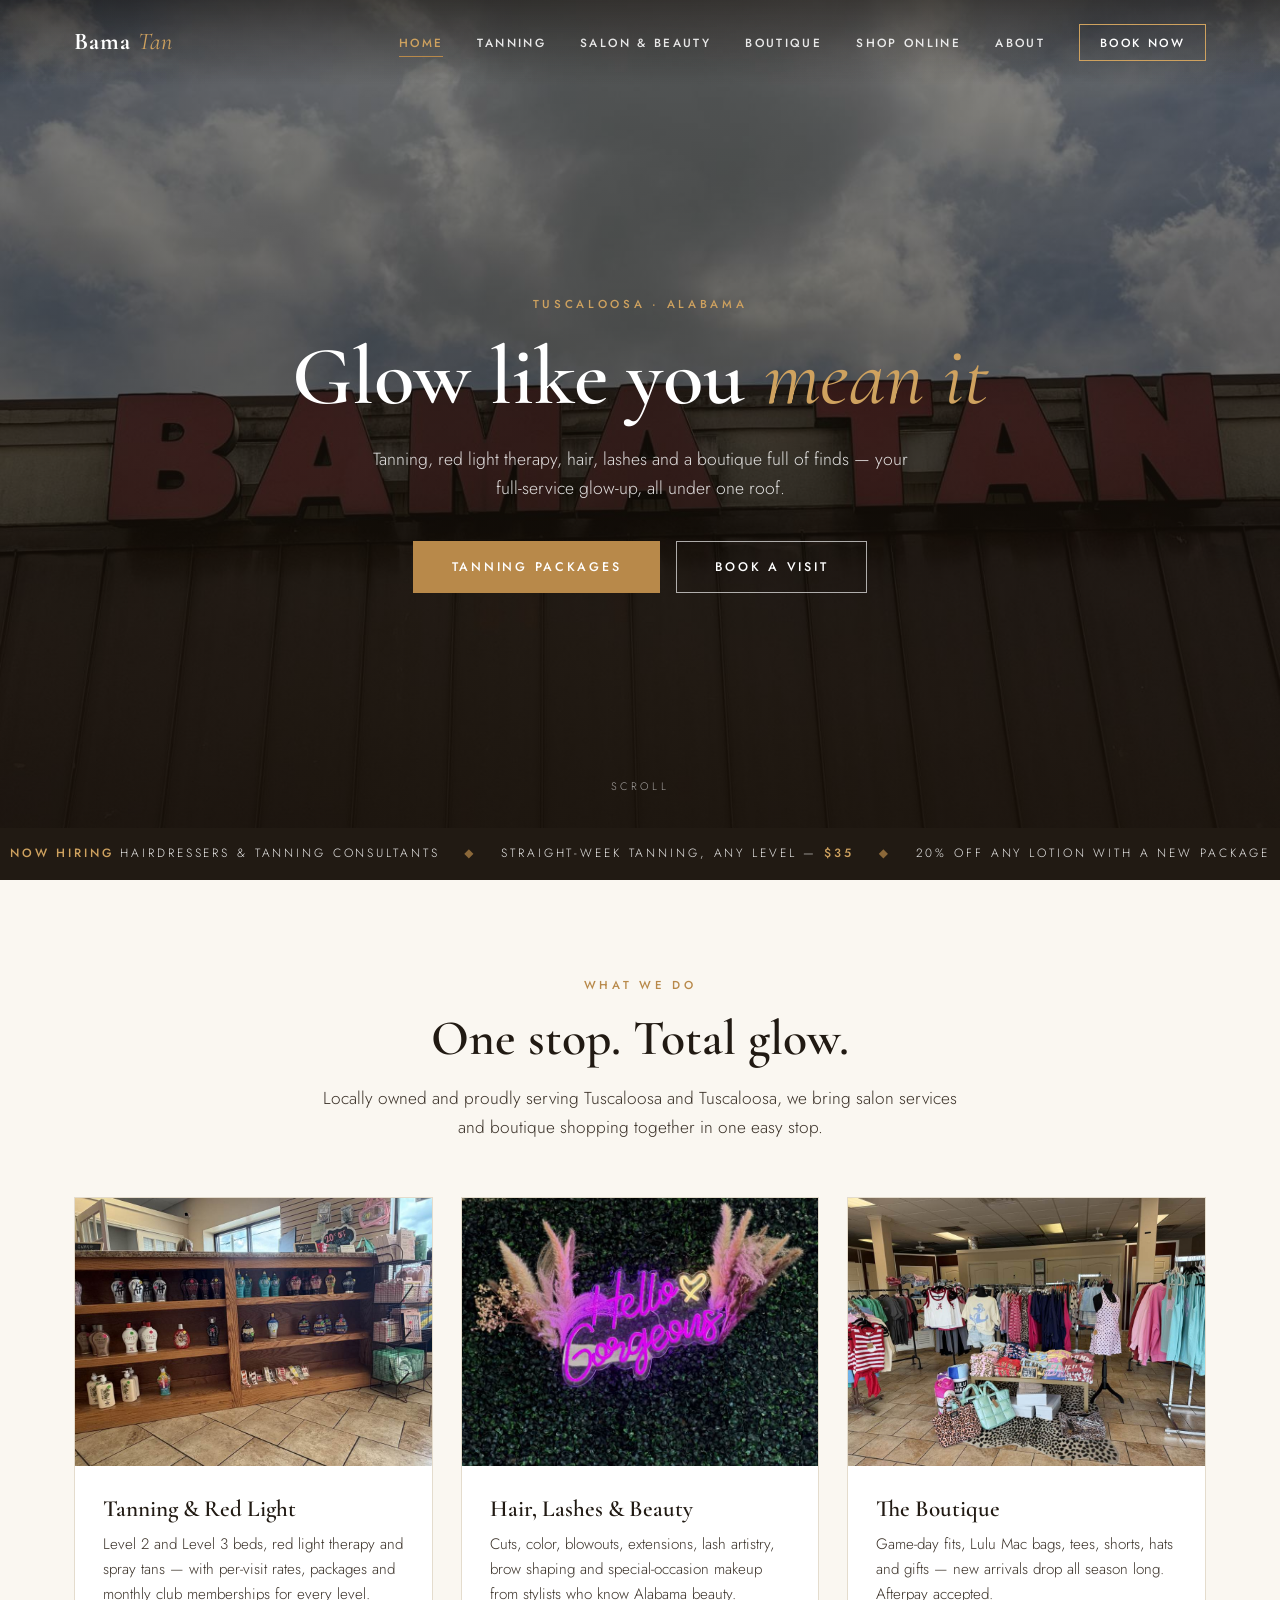
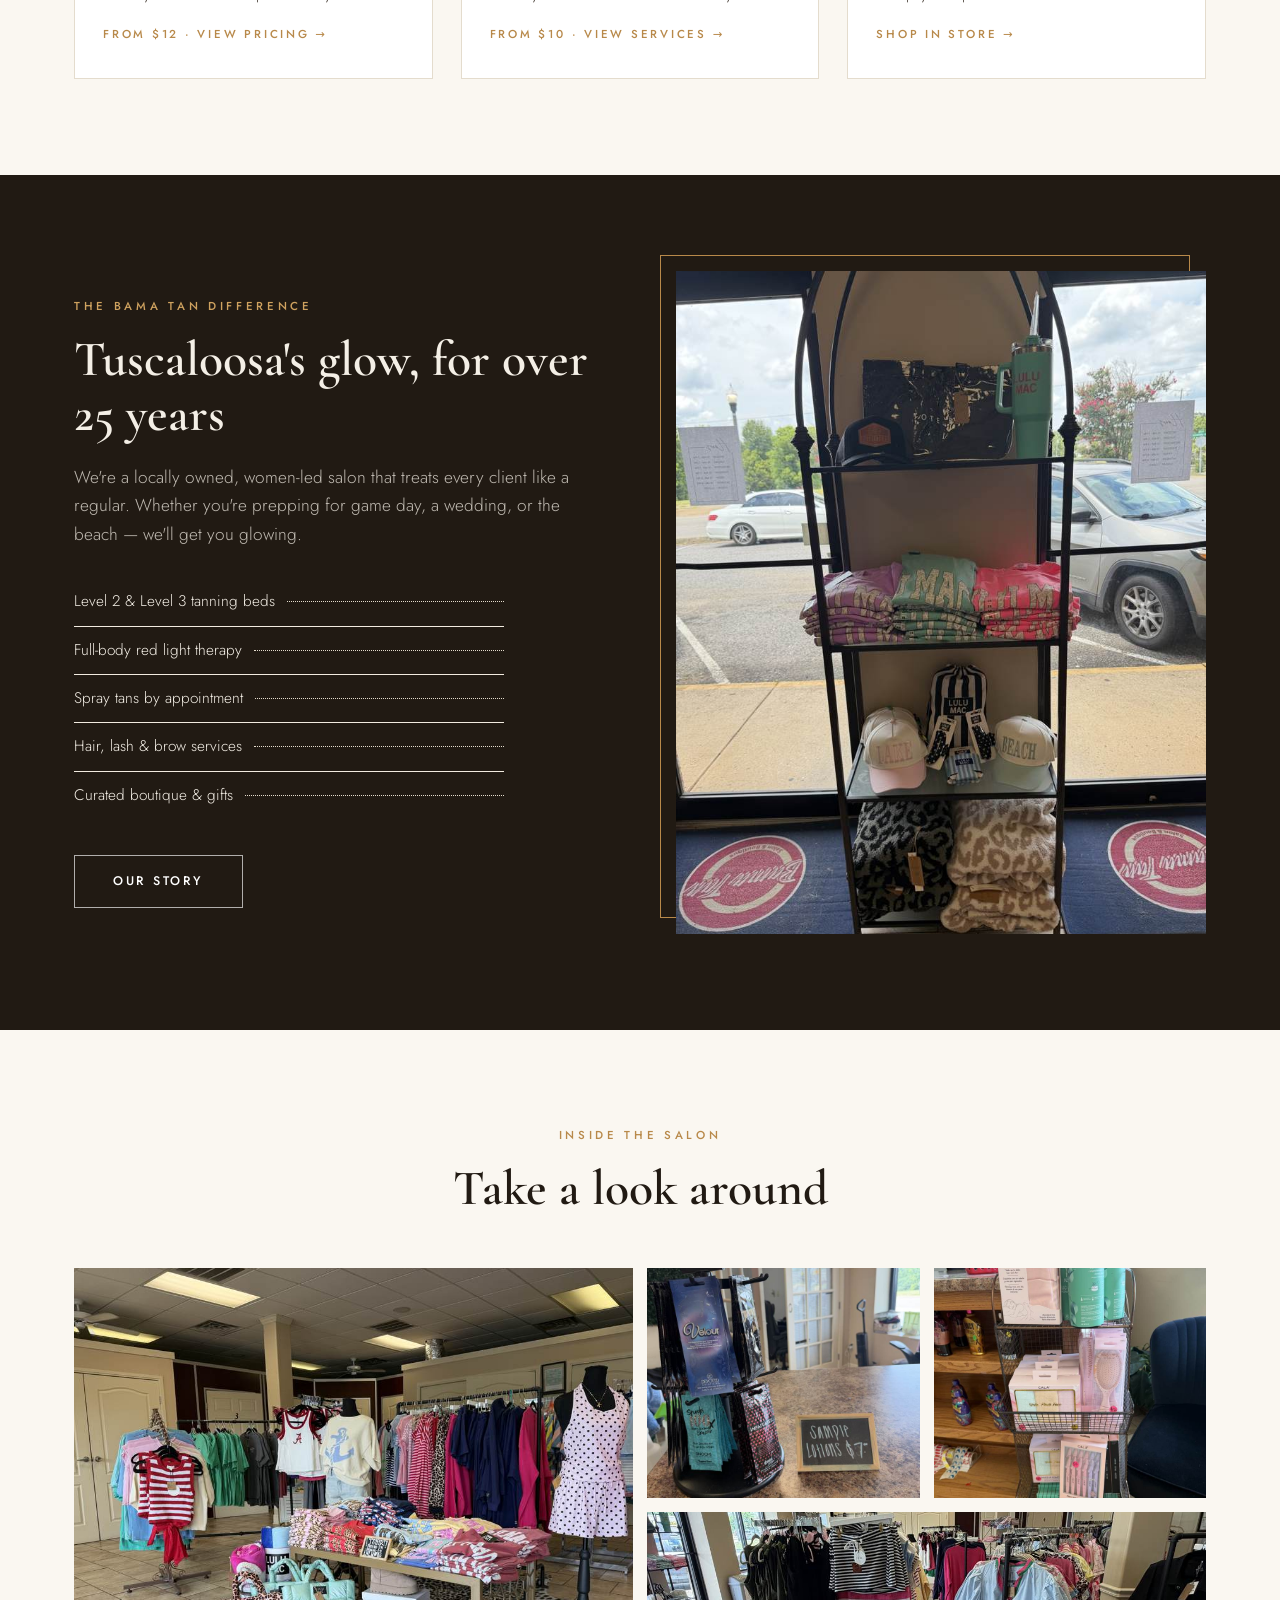
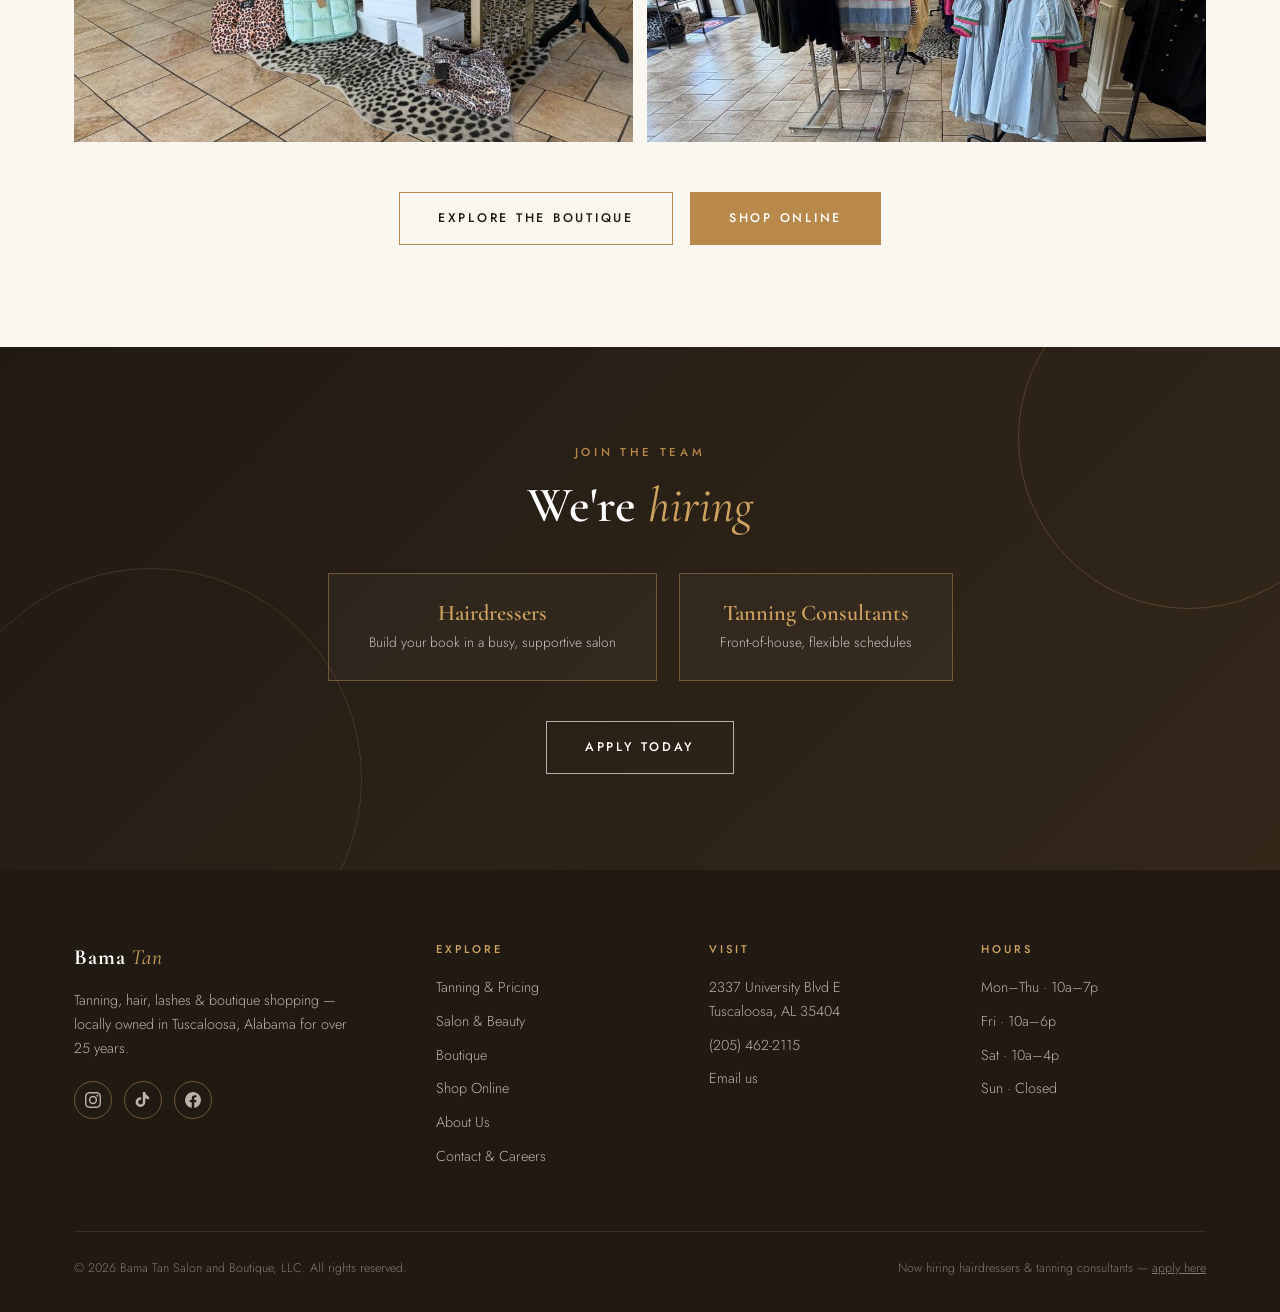
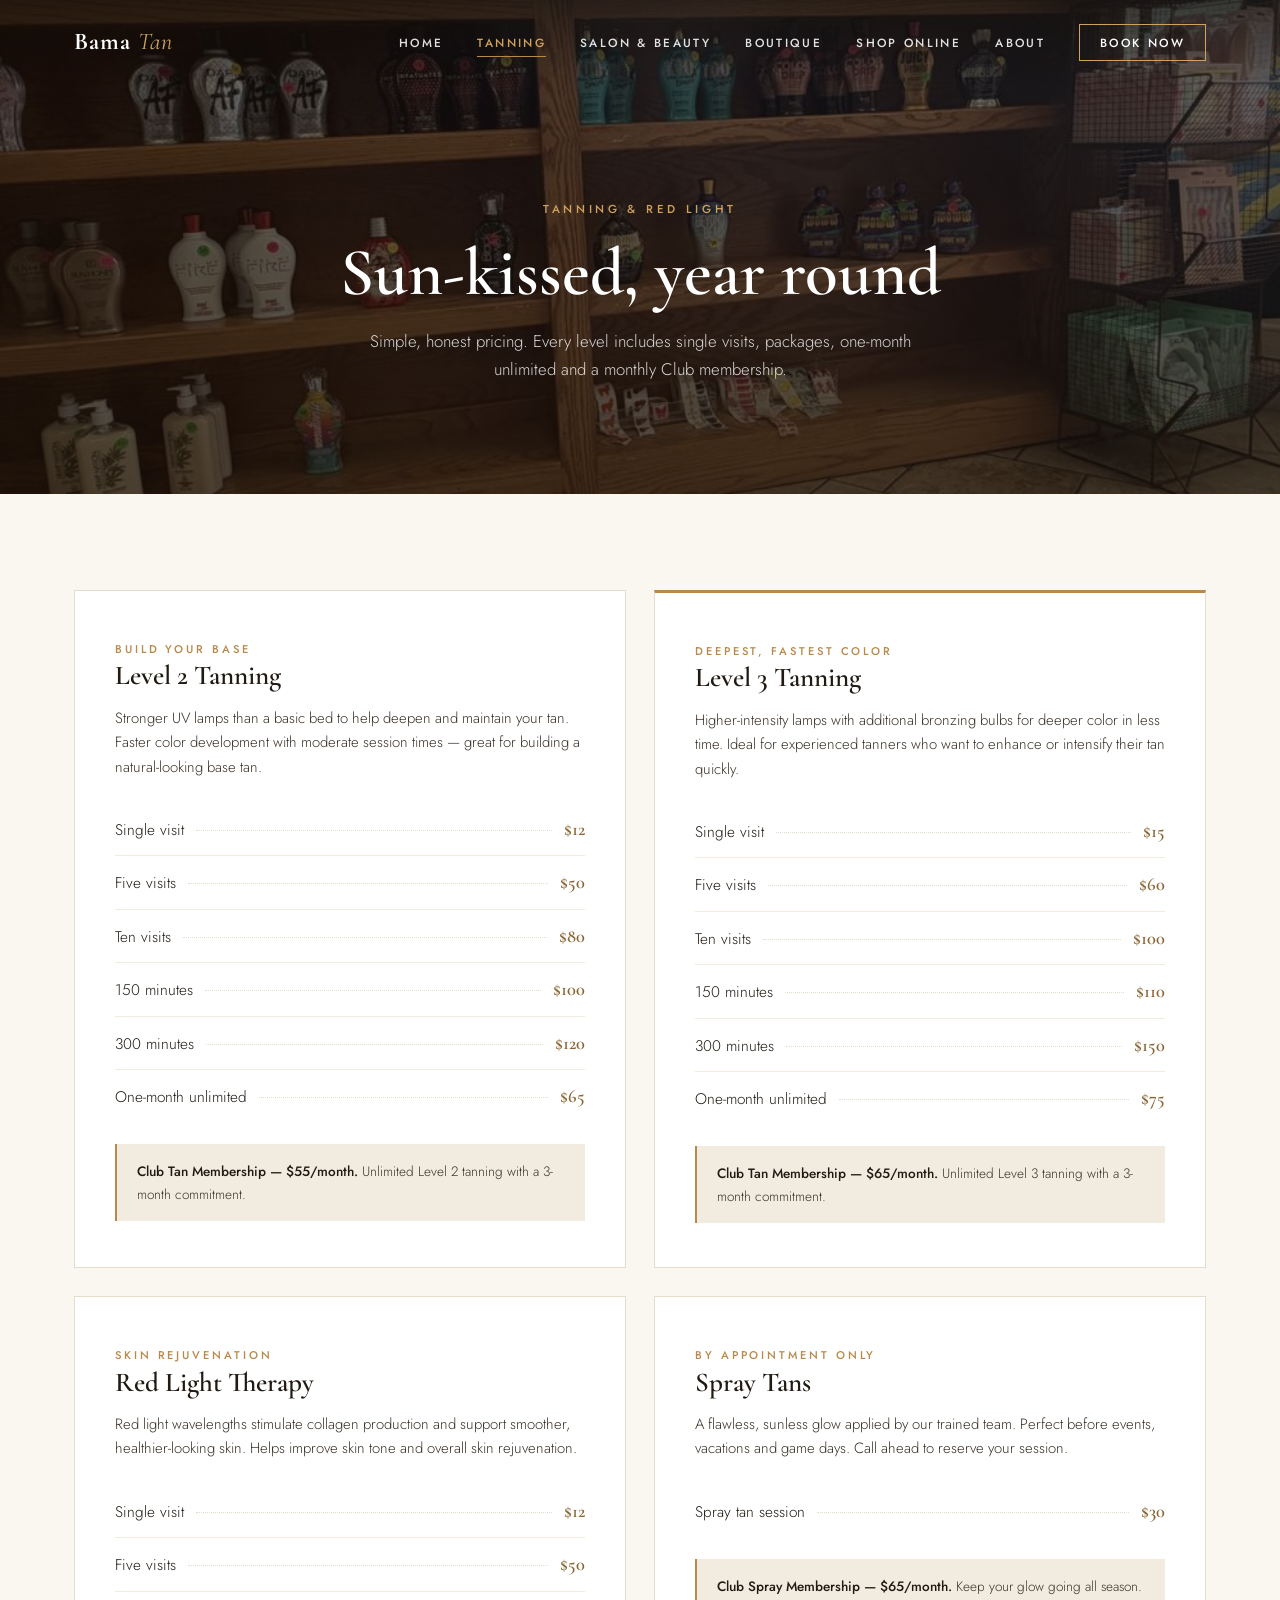
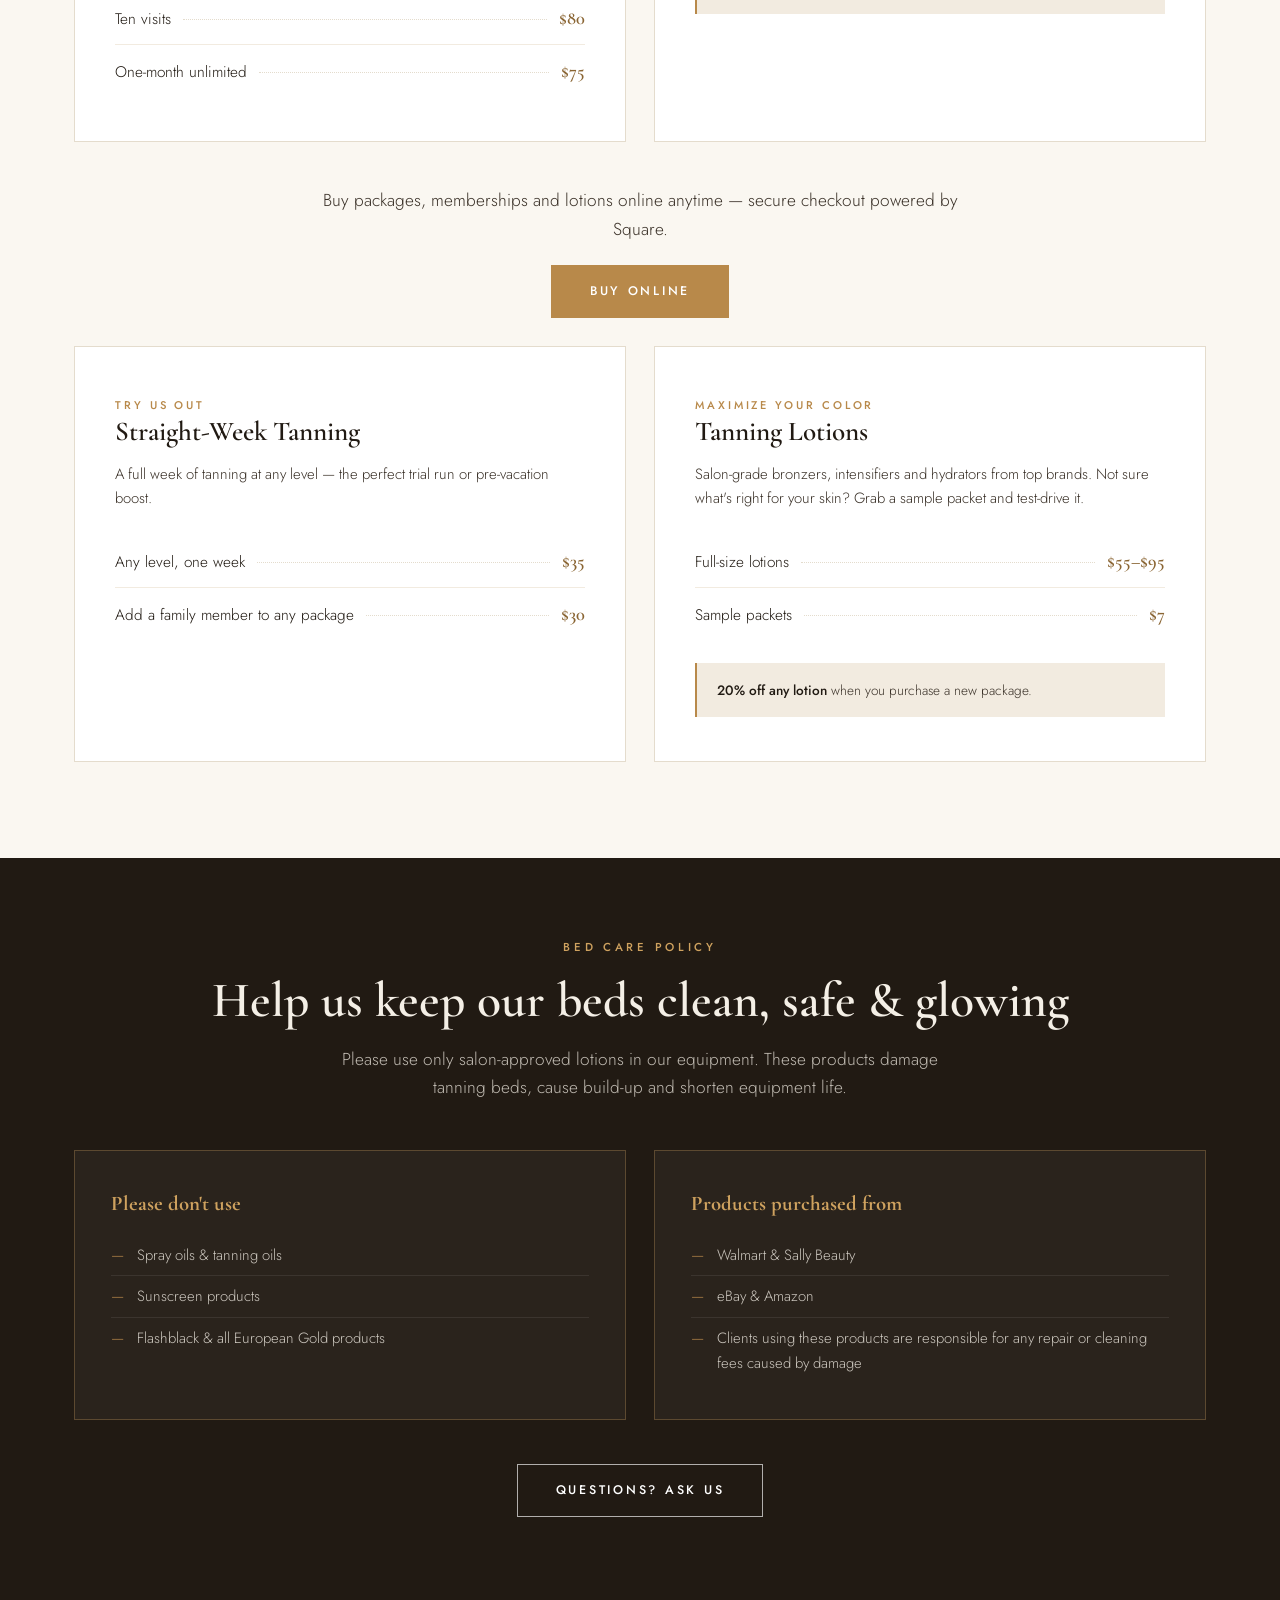
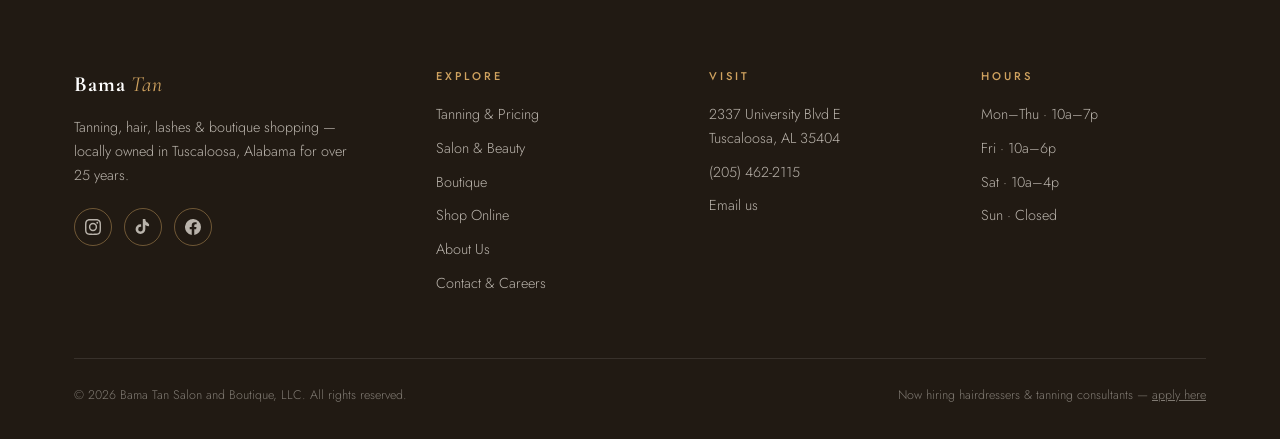
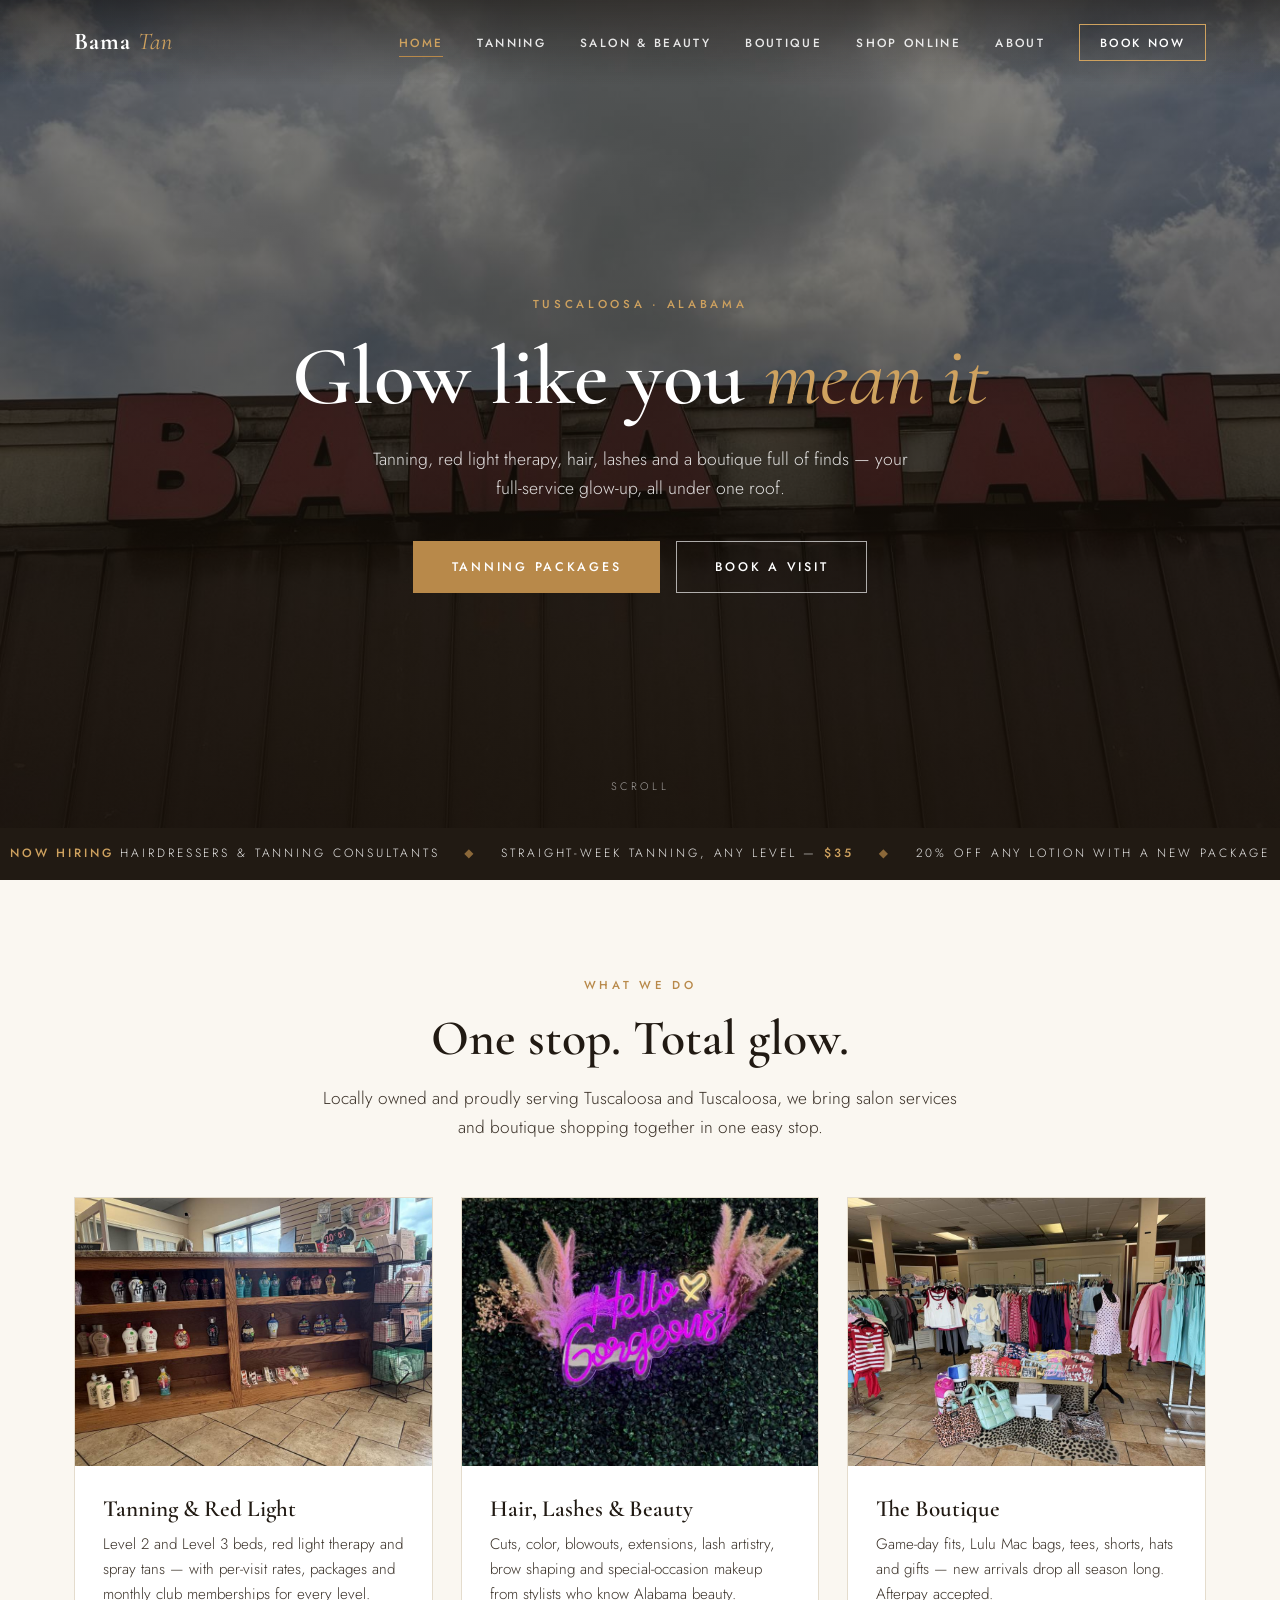
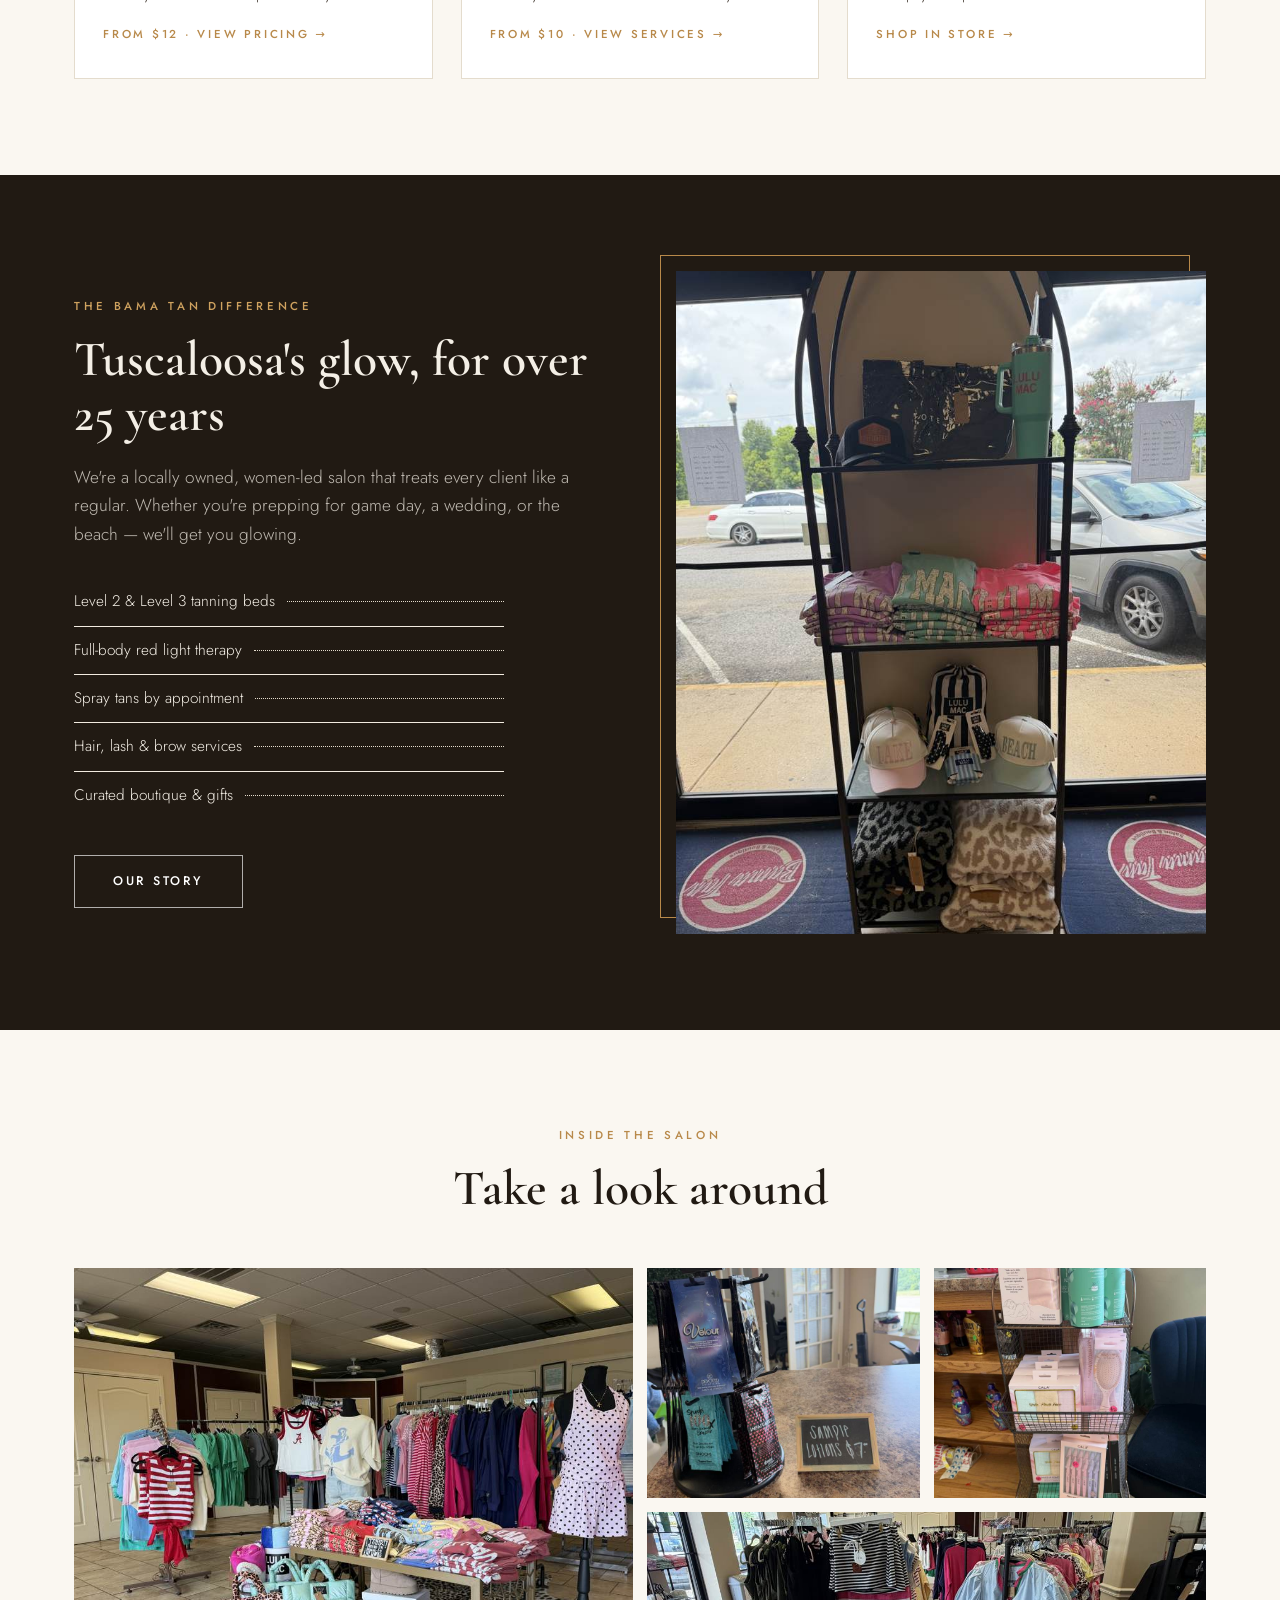
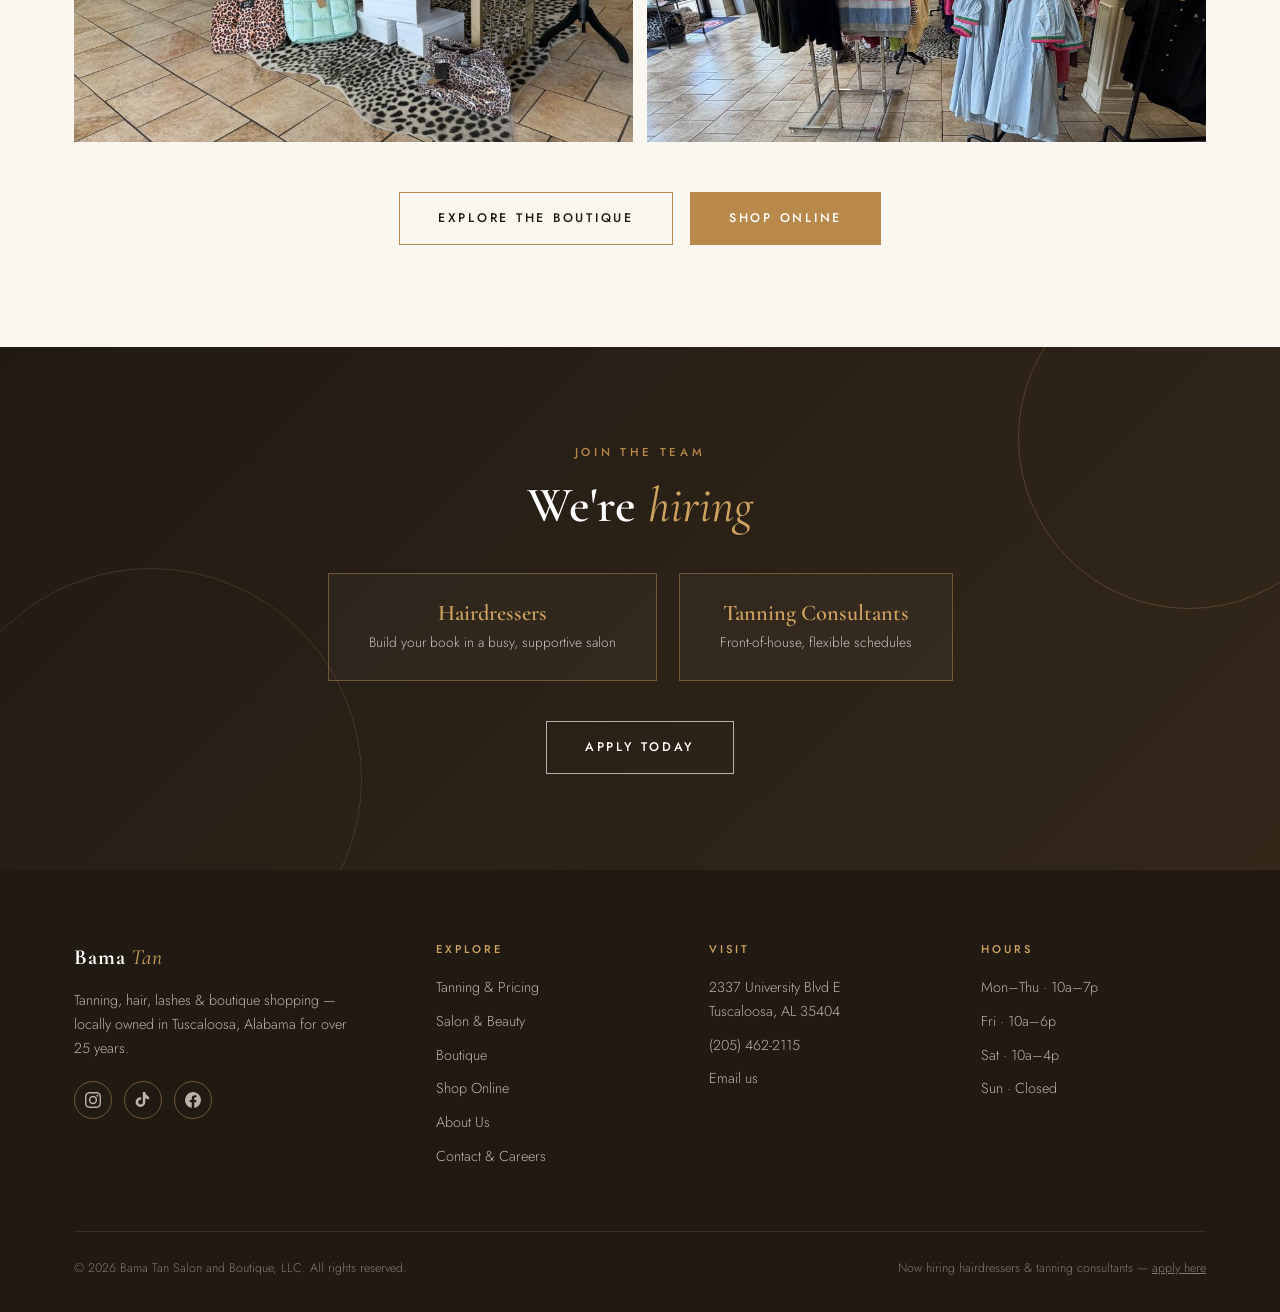
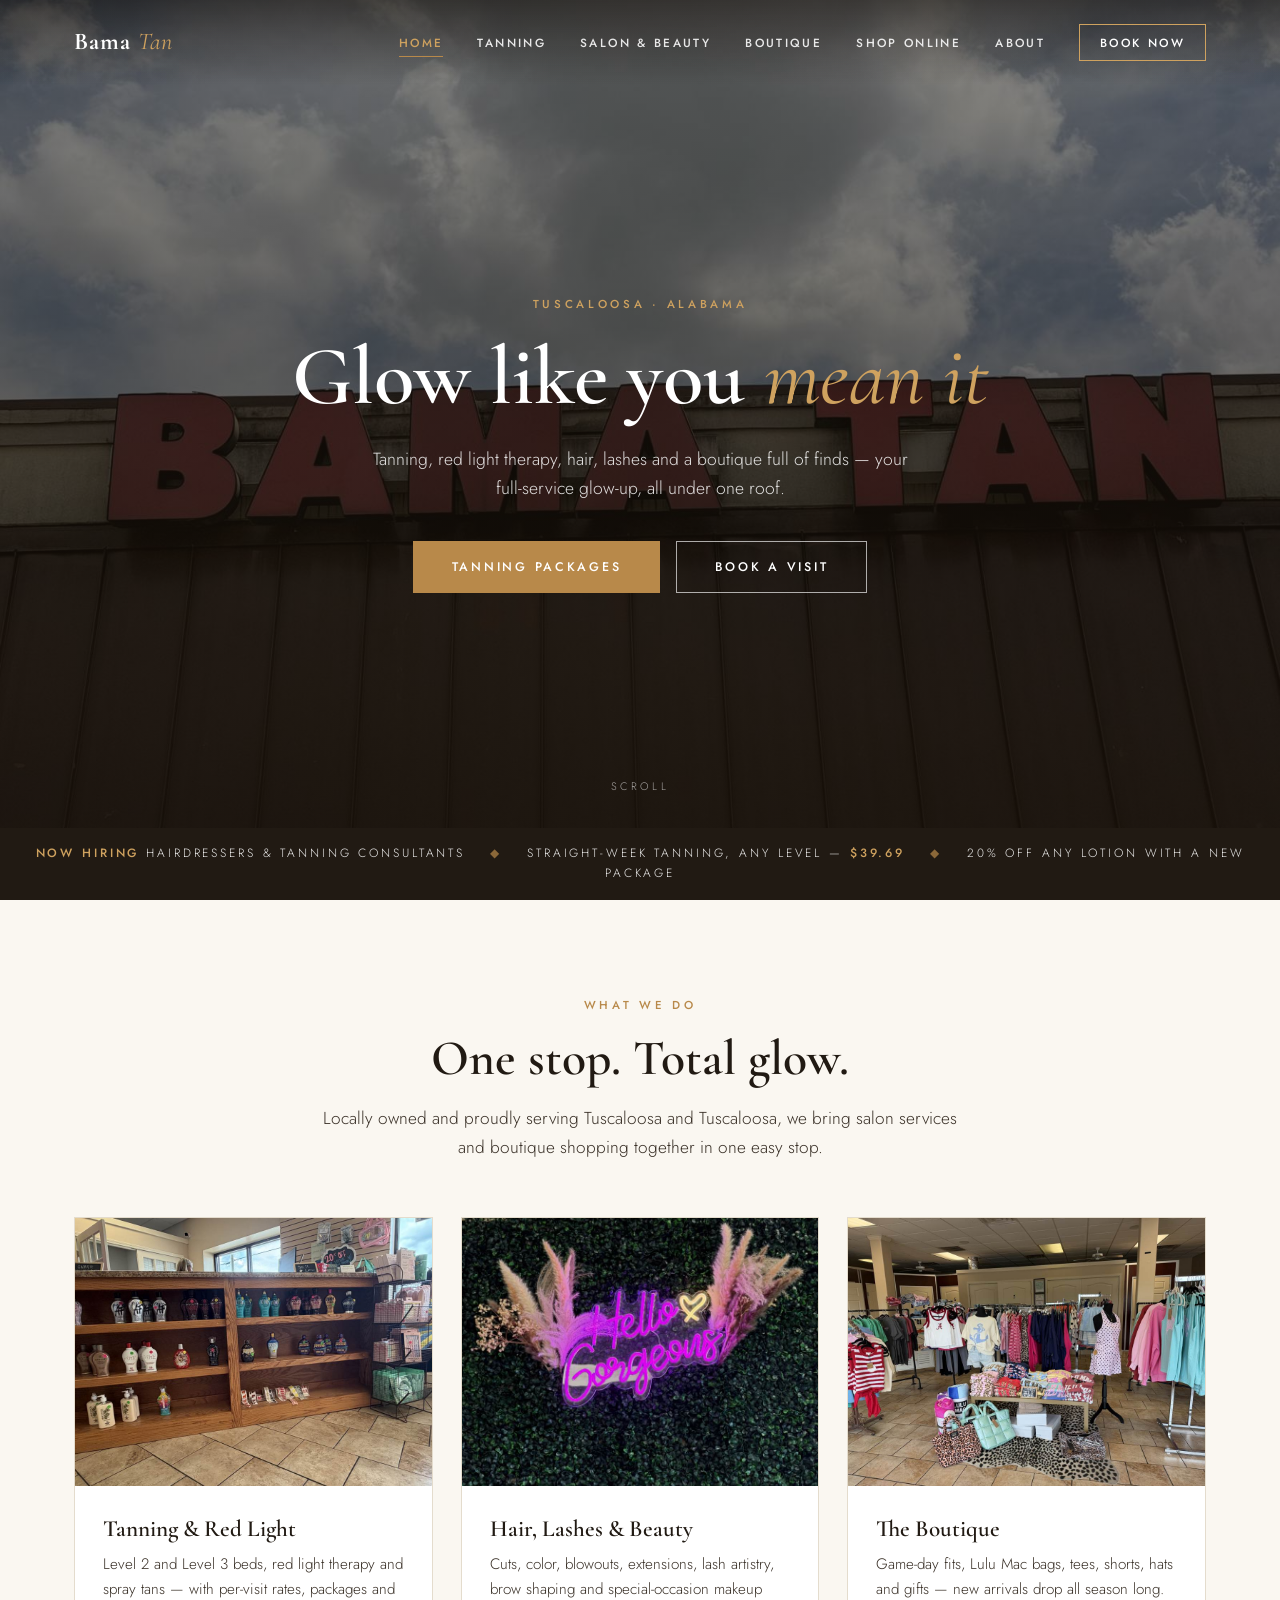
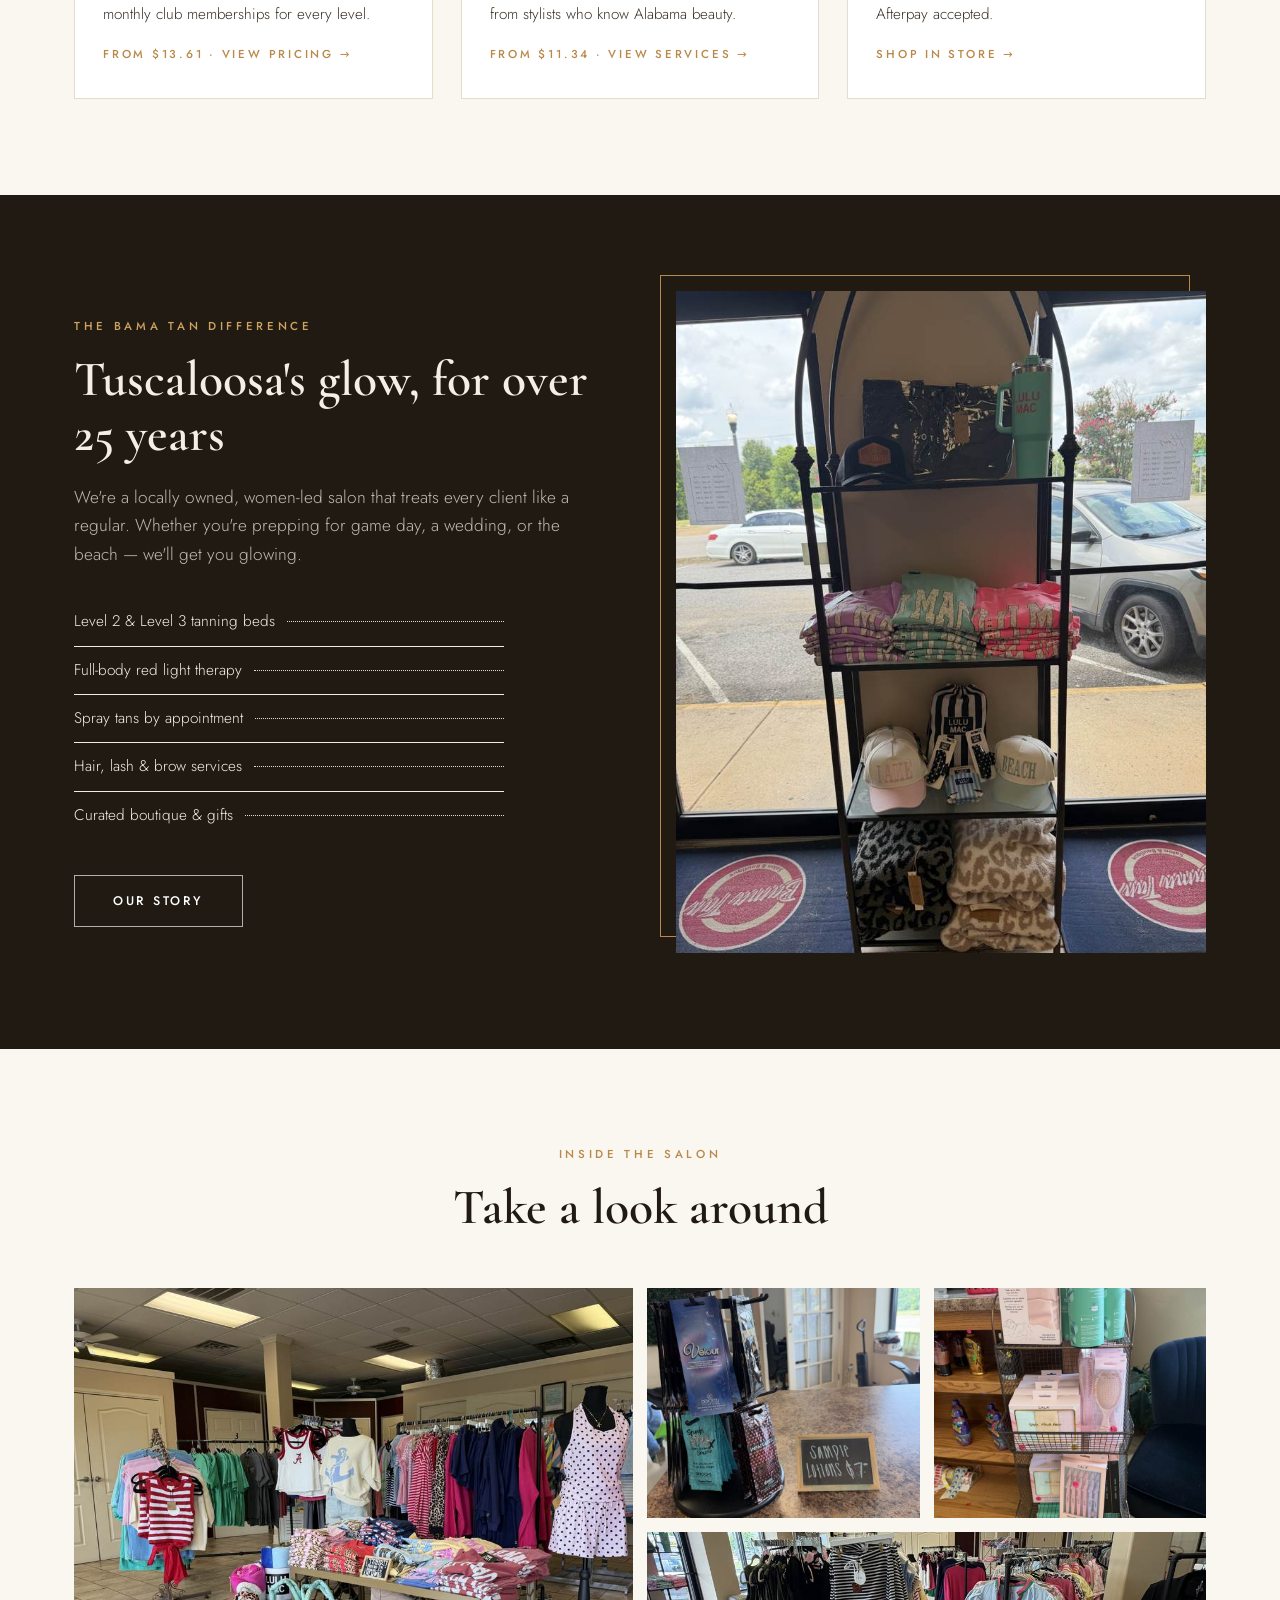
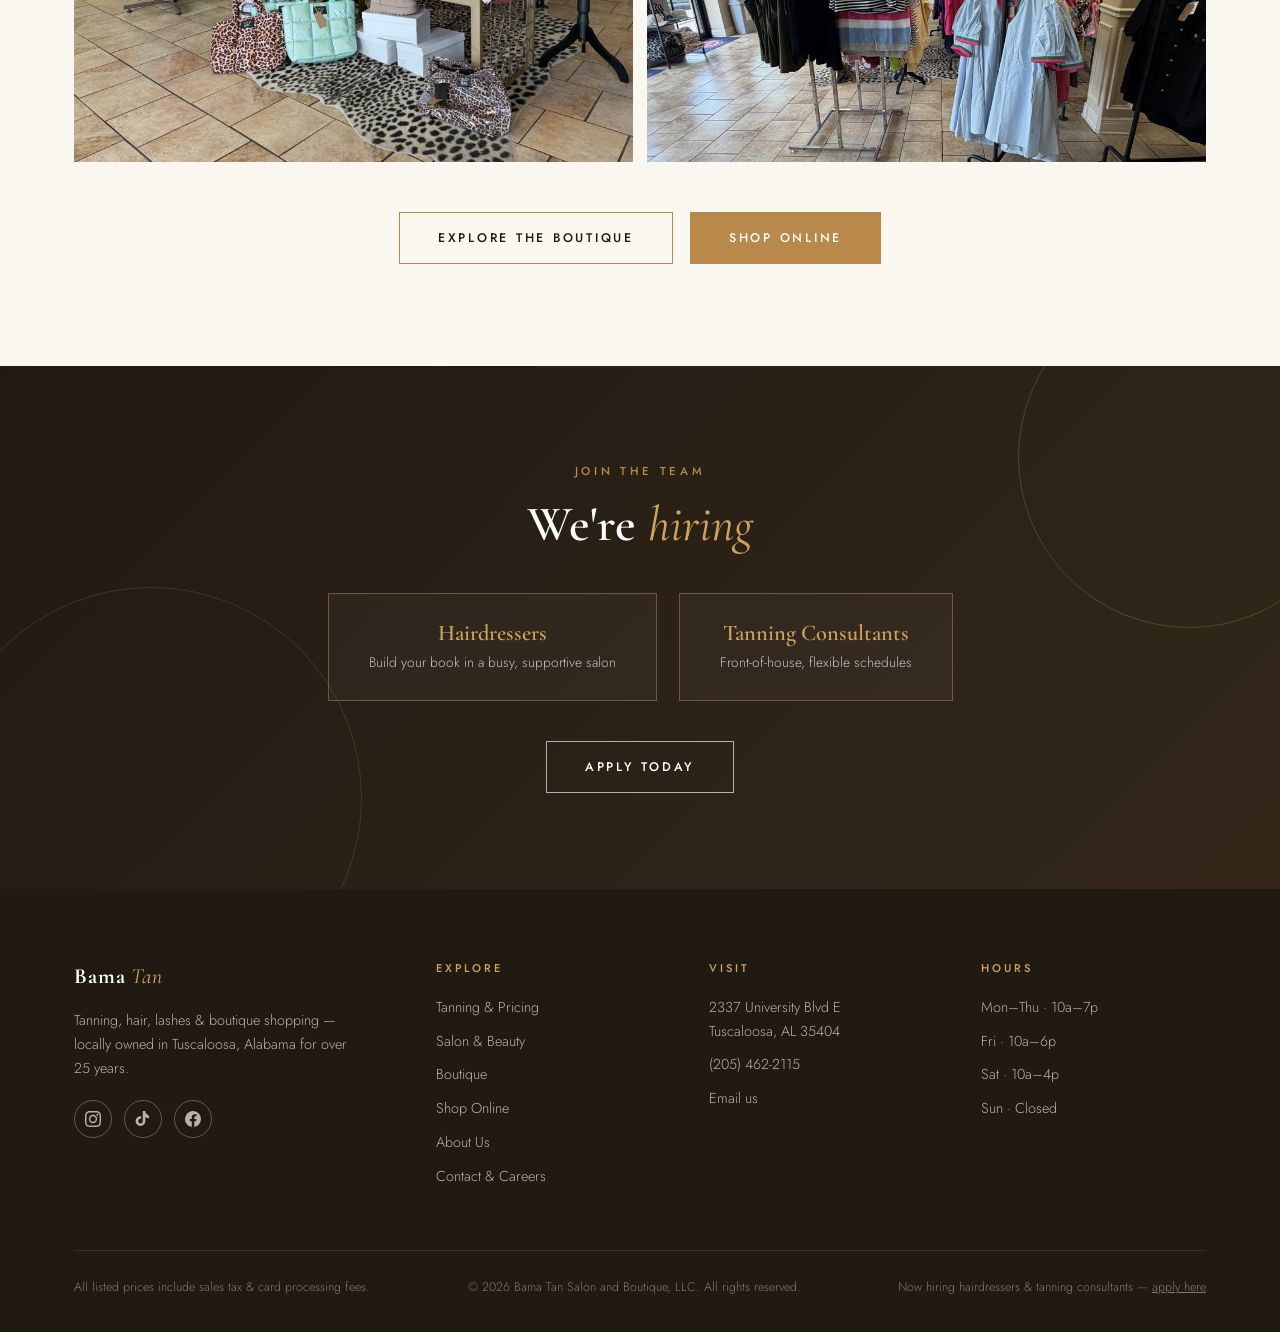
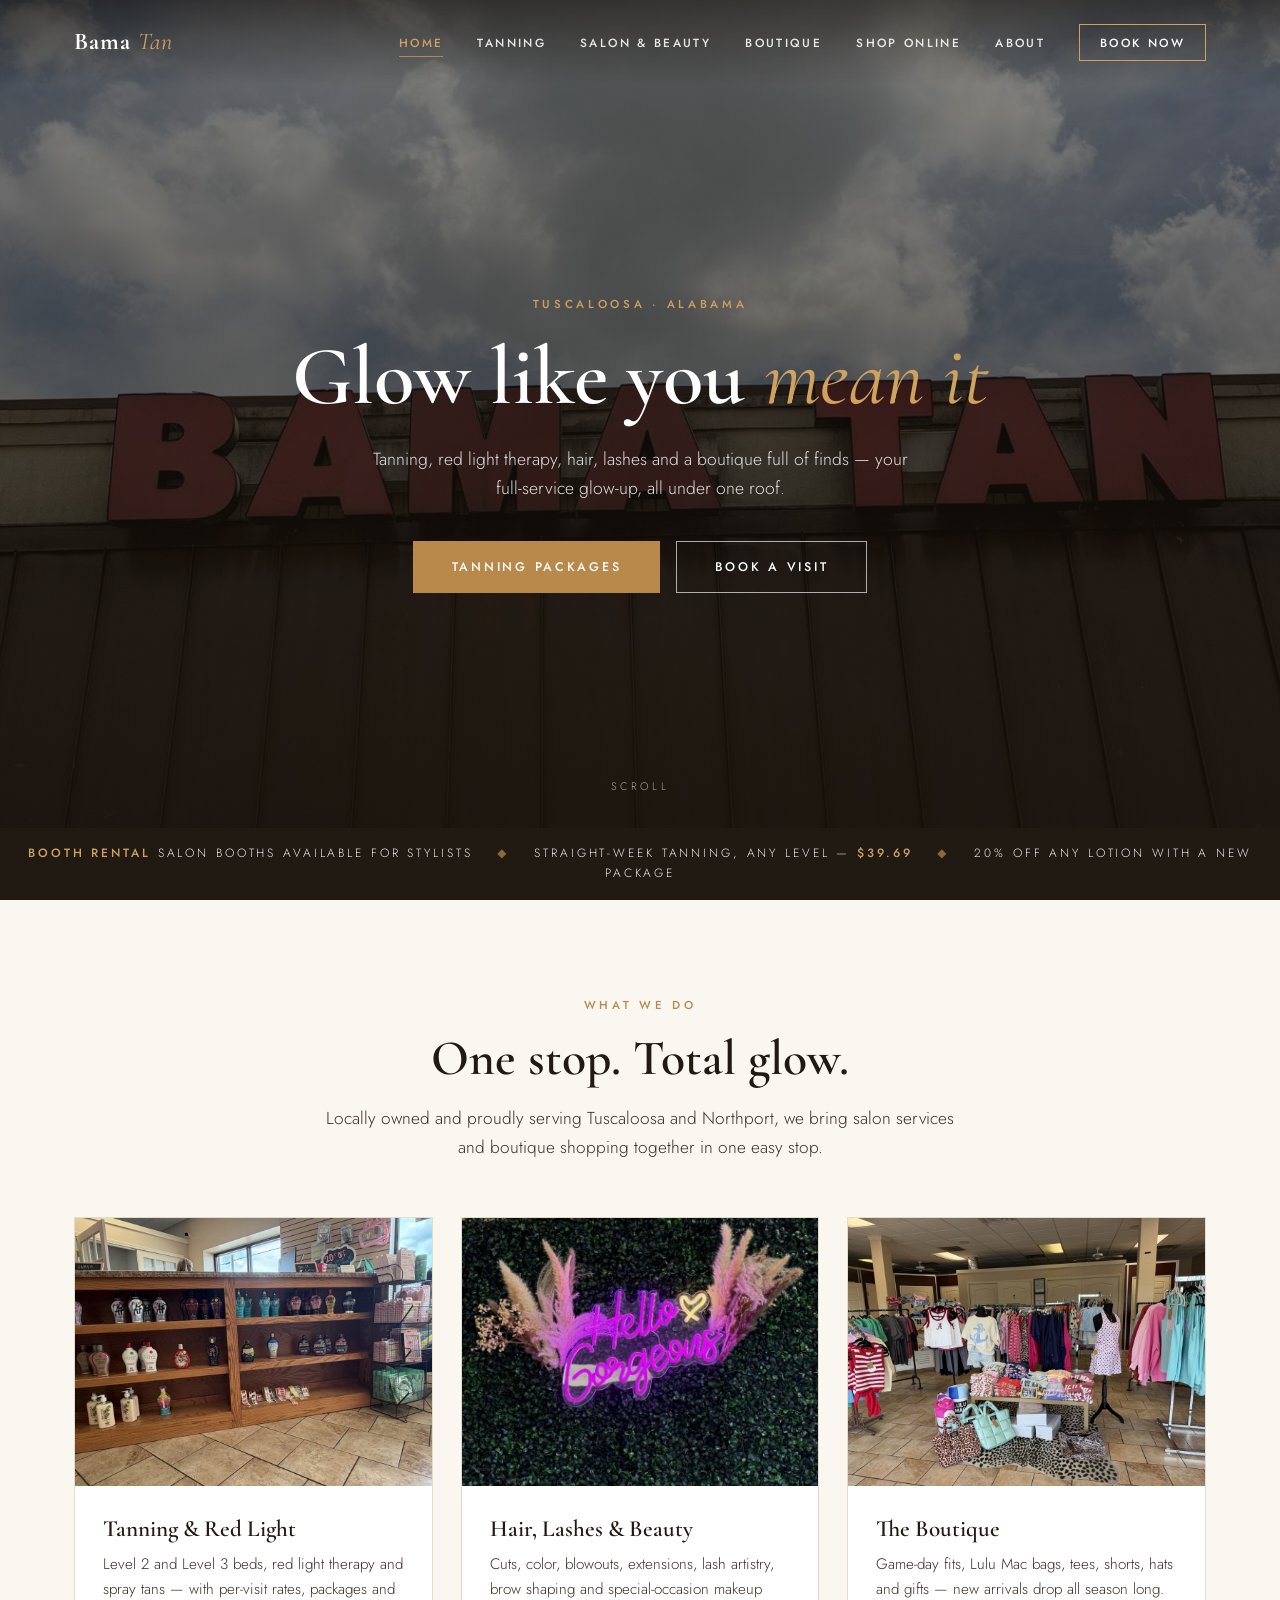
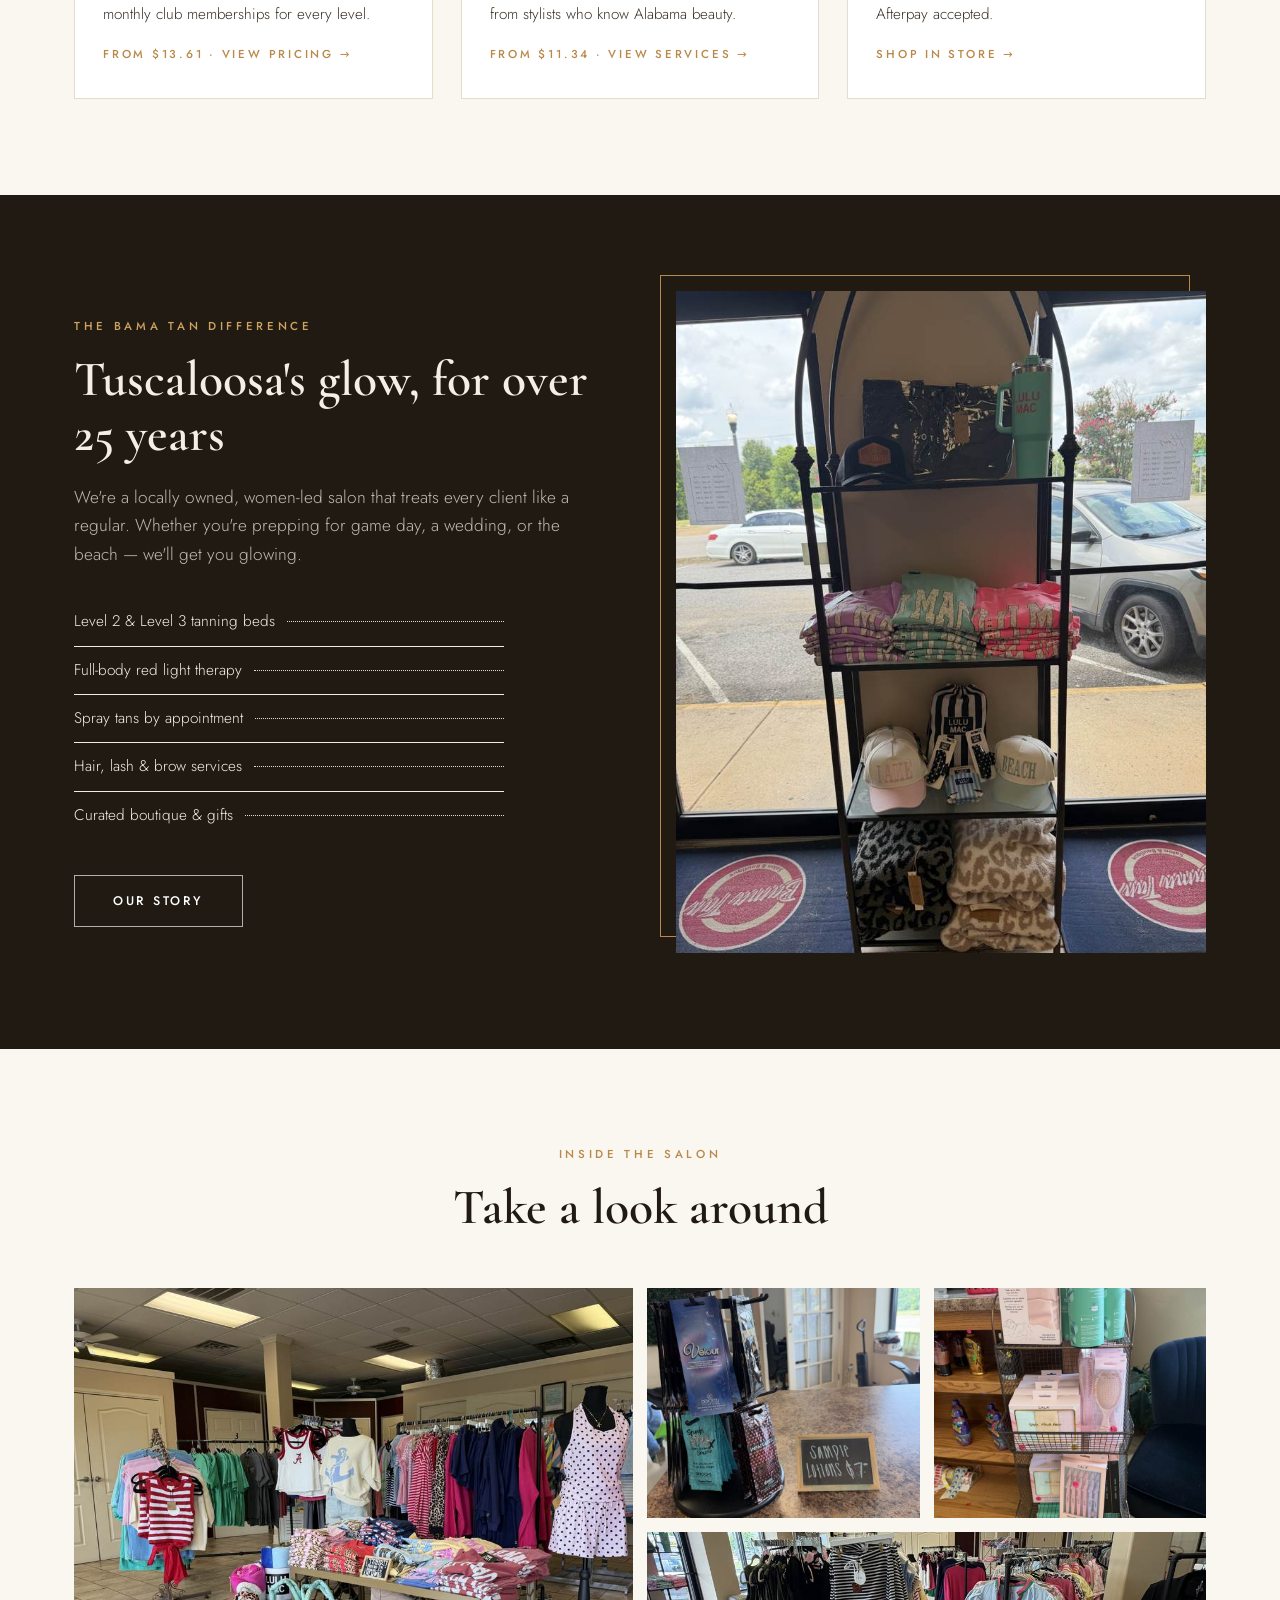
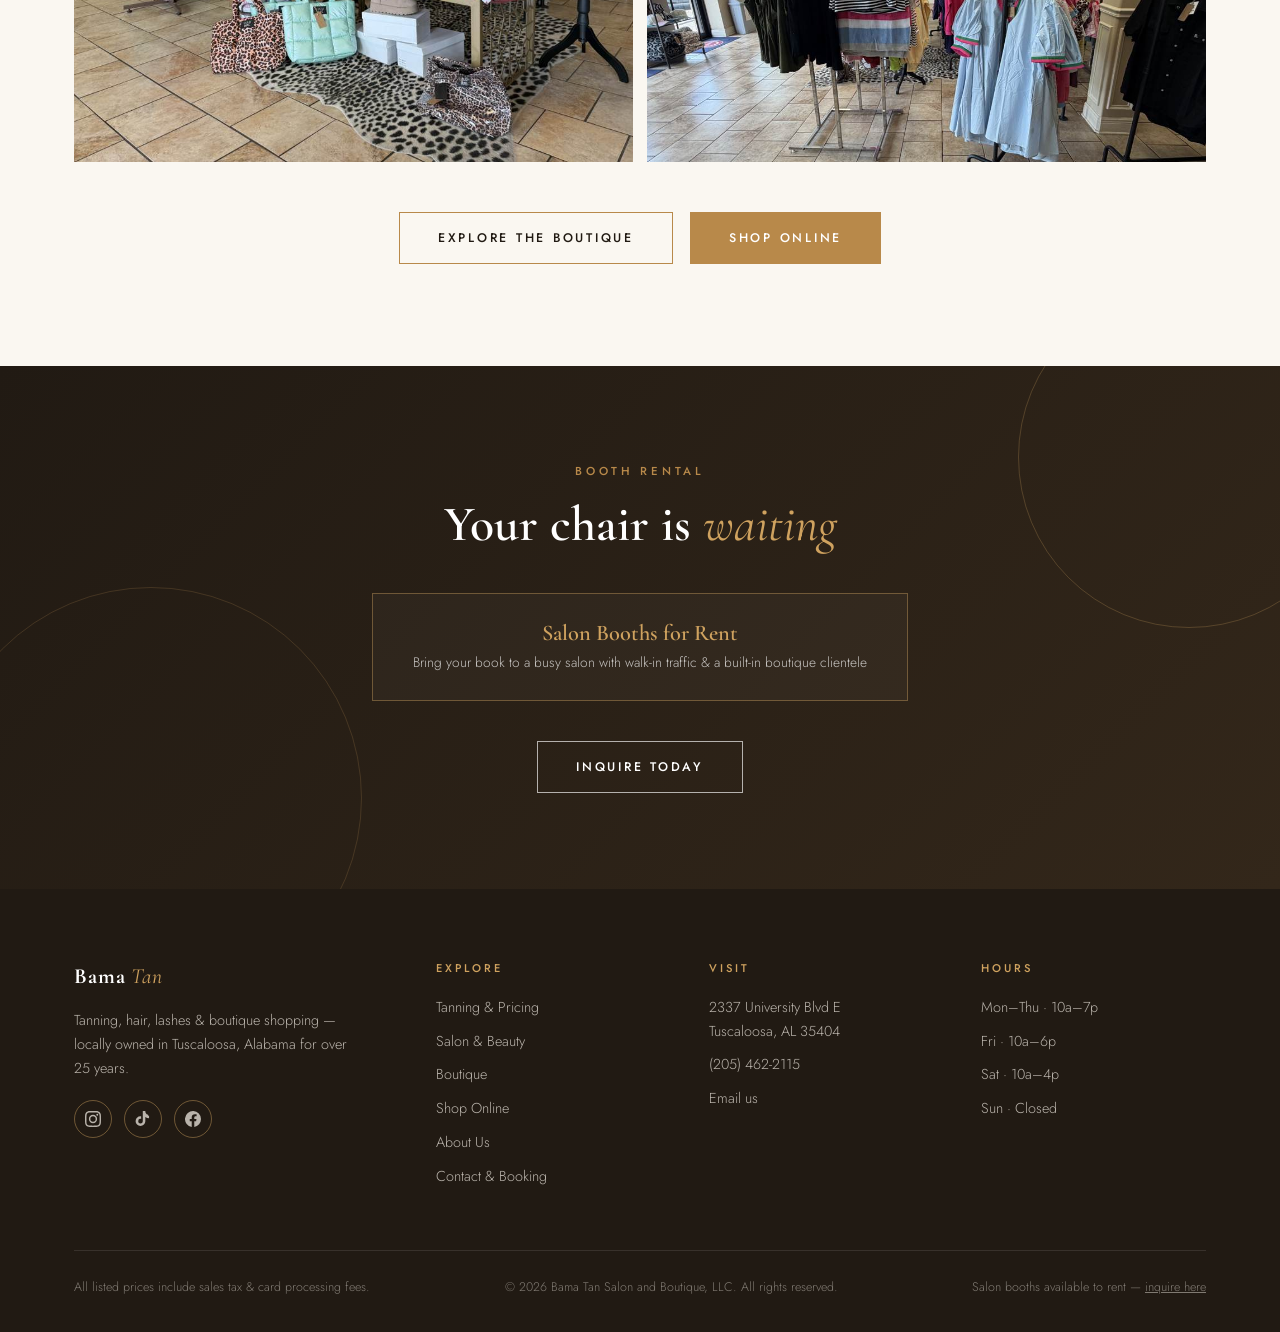
